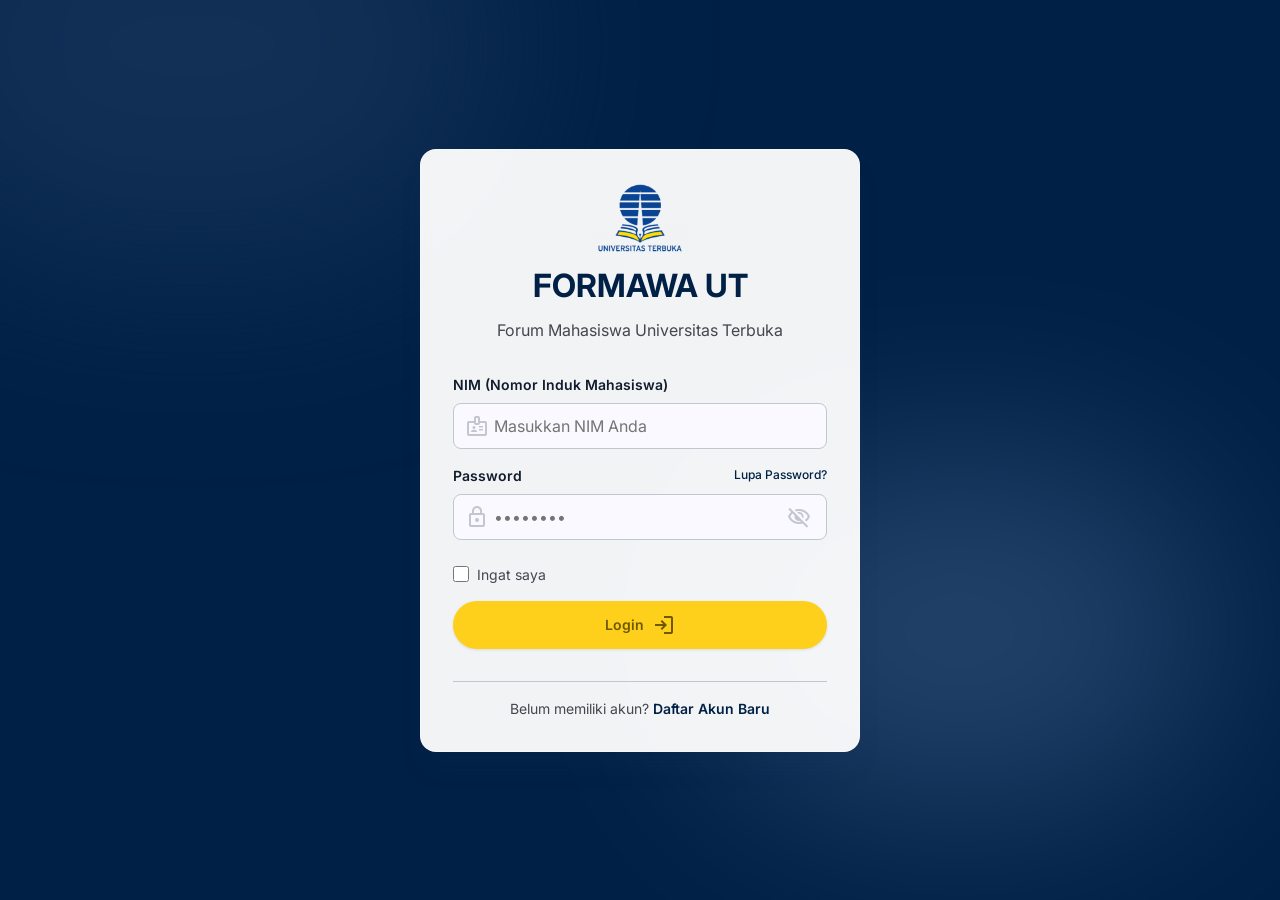
==== about.html @ 4bdec7e8 "feat: perbaikan sidebar, pusat bantuan, tentang kami, dan aturan forum" ====
<!DOCTYPE html>
<html lang="id">
<head>
    <meta charset="utf-8" />
    <meta content="width=device-width, initial-scale=1.0" name="viewport" />
    <title>Tentang Kami — Forum Mahasiswa UT</title>
    <meta name="description" content="Kenali Forum Mahasiswa Universitas Terbuka lebih dekat. Platform diskusi digital untuk mahasiswa UT seluruh Indonesia." />
    <link href="https://fonts.googleapis.com/css2?family=Inter:wght@400;500;600;700&display=swap" rel="stylesheet" />
    <link href="https://fonts.googleapis.com/css2?family=Material+Symbols+Outlined:wght,FILL@100..700,0..1&display=swap" rel="stylesheet" />
    <link rel="stylesheet" href="styles/style.css" />
    <script src="js/database.js" defer></script>
    <script src="js/auth.js" defer></script>
    <style>
        .about-hero {
            background: linear-gradient(135deg, #002045 0%, #7c3aed 100%);
            border-radius: var(--radius-xl);
            padding: 48px 40px;
            margin-bottom: 28px;
            color: #fff;
            text-align: center;
            position: relative;
            overflow: hidden;
        }
        .about-hero::before {
            content: '';
            position: absolute;
            inset: 0;
            background: radial-gradient(circle at 70% 30%, rgba(255,255,255,0.07) 0%, transparent 60%),
                        radial-gradient(circle at 20% 80%, rgba(124,58,237,0.3) 0%, transparent 50%);
            pointer-events: none;
        }
        .about-hero-logo {
            width: 80px;
            height: 80px;
            background: rgba(255,255,255,0.15);
            border-radius: var(--radius-xl);
            display: flex;
            align-items: center;
            justify-content: center;
            margin: 0 auto 16px;
            backdrop-filter: blur(8px);
            border: 1px solid rgba(255,255,255,0.2);
        }
        .about-hero h1 {
            font-size: 28px;
            font-weight: 800;
            margin-bottom: 8px;
            letter-spacing: -0.5px;
        }
        .about-hero p {
            font-size: 14px;
            opacity: 0.85;
            max-width: 520px;
            margin: 0 auto;
            line-height: 1.7;
        }
        .about-stats-row {
            display: grid;
            grid-template-columns: repeat(3, 1fr);
            gap: 16px;
            margin-bottom: 28px;
        }
        @media (max-width: 600px) { .about-stats-row { grid-template-columns: 1fr; } }
        .about-stat-card {
            background: var(--color-surface-container-lowest);
            border: 1px solid var(--color-outline-variant);
            border-radius: var(--radius-xl);
            padding: 22px 16px;
            text-align: center;
            transition: all 0.2s;
        }
        .about-stat-card:hover {
            box-shadow: var(--shadow-md);
            transform: translateY(-2px);
        }
        .about-stat-card .stat-num {
            font-size: 32px;
            font-weight: 800;
            line-height: 1.1;
            margin-bottom: 4px;
        }
        .about-stat-card .stat-label {
            font-size: 12px;
            color: var(--color-on-surface-variant);
            font-weight: 500;
        }
        .about-section {
            background: var(--color-surface-container-lowest);
            border: 1px solid var(--color-outline-variant);
            border-radius: var(--radius-xl);
            padding: 28px 32px;
            margin-bottom: 20px;
        }
        .about-section h2 {
            font-size: 17px;
            font-weight: 700;
            color: var(--color-on-surface);
            margin-bottom: 16px;
            display: flex;
            align-items: center;
            gap: 10px;
        }
        .about-section p {
            font-size: 14px;
            color: var(--color-on-surface-variant);
            line-height: 1.75;
            margin-bottom: 12px;
        }
        .about-section p:last-child { margin-bottom: 0; }
        .vision-mission-grid {
            display: grid;
            grid-template-columns: 1fr 1fr;
            gap: 16px;
            margin-bottom: 20px;
        }
        @media (max-width: 650px) { .vision-mission-grid { grid-template-columns: 1fr; } }
        .vm-card {
            border-radius: var(--radius-xl);
            padding: 24px 22px;
            border: 1px solid;
        }
        .vm-card h3 {
            font-size: 14px;
            font-weight: 700;
            margin-bottom: 10px;
            display: flex;
            align-items: center;
            gap: 8px;
        }
        .vm-card ul {
            list-style: none;
            display: flex;
            flex-direction: column;
            gap: 8px;
        }
        .vm-card ul li {
            font-size: 13px;
            line-height: 1.6;
            display: flex;
            gap: 8px;
            align-items: flex-start;
        }
        .vm-card ul li::before {
            content: '✦';
            font-size: 10px;
            margin-top: 3px;
            flex-shrink: 0;
        }
        .values-grid {
            display: grid;
            grid-template-columns: repeat(3, 1fr);
            gap: 14px;
        }
        @media (max-width: 700px) { .values-grid { grid-template-columns: 1fr 1fr; } }
        @media (max-width: 450px) { .values-grid { grid-template-columns: 1fr; } }
        .value-card {
            background: var(--color-surface-container-lowest);
            border: 1px solid var(--color-outline-variant);
            border-radius: var(--radius-lg);
            padding: 18px 16px;
            text-align: center;
            transition: all 0.2s;
        }
        .value-card:hover {
            box-shadow: var(--shadow-sm);
            transform: translateY(-2px);
        }
        .value-card .val-icon {
            width: 48px;
            height: 48px;
            border-radius: 50%;
            display: flex;
            align-items: center;
            justify-content: center;
            margin: 0 auto 10px;
        }
        .value-card h4 {
            font-size: 13px;
            font-weight: 700;
            color: var(--color-on-surface);
            margin-bottom: 4px;
        }
        .value-card p {
            font-size: 11px;
            color: var(--color-on-surface-variant);
            line-height: 1.5;
        }
        .team-grid {
            display: grid;
            grid-template-columns: repeat(3, 1fr);
            gap: 16px;
        }
        @media (max-width: 700px) { .team-grid { grid-template-columns: 1fr 1fr; } }
        .team-card {
            background: var(--color-surface-container-lowest);
            border: 1px solid var(--color-outline-variant);
            border-radius: var(--radius-xl);
            padding: 20px 16px;
            text-align: center;
            transition: all 0.2s;
        }
        .team-card:hover {
            box-shadow: var(--shadow-md);
            transform: translateY(-2px);
        }
        .team-avatar {
            width: 60px;
            height: 60px;
            border-radius: 50%;
            display: flex;
            align-items: center;
            justify-content: center;
            margin: 0 auto 10px;
            font-size: 22px;
            font-weight: 700;
            color: #fff;
        }
        .team-card h4 {
            font-size: 13px;
            font-weight: 700;
            color: var(--color-on-surface);
            margin-bottom: 2px;
        }
        .team-card .team-role {
            font-size: 11px;
            color: var(--color-on-surface-variant);
        }
        .about-cta {
            background: linear-gradient(135deg, var(--color-primary) 0%, #7c3aed 100%);
            border-radius: var(--radius-xl);
            padding: 28px 32px;
            text-align: center;
            color: #fff;
            margin-top: 20px;
        }
        .about-cta h2 {
            font-size: 18px;
            font-weight: 700;
            margin-bottom: 8px;
        }
        .about-cta p {
            font-size: 13px;
            opacity: 0.85;
            margin-bottom: 18px;
        }
        .cta-btn-group {
            display: flex;
            gap: 12px;
            justify-content: center;
            flex-wrap: wrap;
        }
        .cta-btn {
            display: inline-flex;
            align-items: center;
            gap: 8px;
            padding: 10px 22px;
            border-radius: var(--radius-full);
            font-size: 13px;
            font-weight: 600;
            text-decoration: none;
            transition: all 0.2s;
            cursor: pointer;
            border: none;
        }
        .cta-btn-primary {
            background: #fff;
            color: var(--color-primary);
        }
        .cta-btn-primary:hover { background: #f0f3ff; }
        .cta-btn-secondary {
            background: rgba(255,255,255,0.15);
            color: #fff;
            border: 1px solid rgba(255,255,255,0.3);
        }
        .cta-btn-secondary:hover { background: rgba(255,255,255,0.25); }
    </style>
</head>
<body>
    <!-- TopNavBar -->
    <header class="app-header">
        <div class="header-container">
            <div class="header-left">
                <button class="hamburger-menu-btn">
                    <span class="material-symbols-outlined">menu</span>
                </button>
                <a class="brand-logo" href="index.html" style="text-decoration:none;display:flex;align-items:center;gap:8px;">
                    <img src="assets/ut-logo.png" alt="Logo Universitas Terbuka" style="height:36px;width:auto;" />
                    <span class="logo-title-3lines">
                        <span>FORUM</span>
                        <span>MAHASISWA</span>
                        <span>Universitas Terbuka</span>
                    </span>
                </a>
            </div>
            <div class="header-search">
                <input class="search-input" placeholder="Cari di sini" type="text" />
            </div>
            <div class="header-actions">
                <a href="create.html" class="btn-buat-post">
                    <span class="material-symbols-outlined">edit</span>
                    Buat Utas
                </a>
                <div class="notification-dropdown-wrapper">
                    <button class="notification-btn" id="notification-btn" aria-label="Notifikasi">
                        <span class="material-symbols-outlined">notifications</span>
                        <span class="notification-badge" id="notification-badge" style="display:none;">0</span>
                    </button>
                    <div class="dropdown-menu notification-menu" id="notification-dropdown">
                        <div class="dropdown-header notification-header">
                            <span class="dropdown-title">Notifikasi</span>
                            <button class="mark-all-read-btn" id="mark-all-read-btn">Tandai semua dibaca</button>
                        </div>
                        <div class="dropdown-divider"></div>
                        <div class="notification-list" id="notification-list"></div>
                        <div class="dropdown-divider"></div>
                        <div class="dropdown-footer notification-footer">
                            <button class="clear-all-btn" id="clear-all-btn">Hapus semua</button>
                        </div>
                    </div>
                </div>
                <div class="profile-dropdown-wrapper">
                    <div class="avatar-container" id="avatar-btn">
                        <img alt="User Profile Avatar" id="dropdown-avatar-img" src="https://lh3.googleusercontent.com/aida-public/[base64]" />
                    </div>
                    <div class="dropdown-menu" id="profile-dropdown">
                        <div class="dropdown-header">
                            <span class="dropdown-user-name" id="dropdown-user-name">Nama Mahasiswa</span>
                            <span class="dropdown-user-nim" id="dropdown-user-nim">NIM: 041234567</span>
                        </div>
                        <div class="dropdown-divider"></div>
                        <a href="#" class="dropdown-item" id="dropdown-profile-btn">
                            <span class="material-symbols-outlined">person</span>
                            Profil Saya
                        </a>
                        <a href="settings.html" class="dropdown-item">
                            <span class="material-symbols-outlined">settings</span>
                            Pengaturan Akun
                        </a>
                        <button class="dropdown-item text-error" id="btn-dropdown-logout">
                            <span class="material-symbols-outlined">logout</span>
                            Log Out
                        </button>
                    </div>
                </div>
            </div>
        </div>
    </header>

    <div class="container flex-row-layout">
        <!-- SideNavBar -->
        <aside class="sidebar">
            <div class="sidebar-header">
                <div class="logo-icon">S</div>
                <div class="logo-info">
                    <h2>Forum Mahasiswa</h2>
                    <p>Modern Scholar</p>
                </div>
            </div>
            <div class="rank-widget">
                <p class="rank-widget-label">Status Kamu</p>
                <div class="rank-widget-value">
                    <span class="material-symbols-outlined" style="font-variation-settings:'FILL' 1;">workspace_premium</span>
                    <span>Mahasiswa Berprestasi</span>
                </div>
                <div class="progress-bar-bg">
                    <div class="progress-bar-fill" style="width:75%"></div>
                </div>
                <p class="rank-widget-footer">150 / 200 rep</p>
            </div>
            <nav class="sidebar-nav">
                <a class="sidebar-link" href="index.html">
                    <span class="material-symbols-outlined">home</span>
                    Beranda
                </a>
                <a class="sidebar-link" href="index.html#hot">
                    <span class="material-symbols-outlined text-error">local_fire_department</span>
                    Hot Threads
                </a>
                <a class="sidebar-link" href="#">
                    <span class="material-symbols-outlined">category</span>
                    Kategori
                </a>
                <a class="sidebar-link" href="#" id="sidebar-saved-link">
                    <span class="material-symbols-outlined">bookmark</span>
                    Disimpan
                </a>
                <a class="sidebar-link" href="#">
                    <span class="material-symbols-outlined">military_tech</span>
                    Peringkat
                </a>
                <div id="sidebar-admin-section" style="display:none;margin-top:8px;">
                    <div style="font-size:10px;font-weight:700;color:var(--color-outline);text-transform:uppercase;letter-spacing:0.8px;padding:8px 12px 4px;">Admin Panel</div>
                    <a class="sidebar-link" href="dashboard.html"><span class="material-symbols-outlined" style="font-variation-settings:'FILL' 1;">dashboard</span>Dashboard</a>
                    <a class="sidebar-link" href="admin.html" id="sidebar-admin-link"><span class="material-symbols-outlined" style="font-variation-settings:'FILL' 1;">manage_accounts</span>Manajemen User</a>
                    <a class="sidebar-link" href="moderation.html"><span class="material-symbols-outlined">shield</span>Moderasi Konten</a>
                    <a class="sidebar-link" href="categories.html"><span class="material-symbols-outlined">category</span>Manajemen Kategori</a>
                    <a class="sidebar-link" href="stats.html" id="sidebar-stats-link"><span class="material-symbols-outlined" style="font-variation-settings:'FILL' 1;">bar_chart</span>Statistik</a>
                    <a class="sidebar-link" href="activity-log.html"><span class="material-symbols-outlined">history</span>Log Aktivitas</a>
                </div>
                <div style="height:1px;background:var(--color-outline-variant);margin:8px 0;"></div>
                <a class="sidebar-link" href="rules.html">
                    <span class="material-symbols-outlined">gavel</span>
                    Aturan Forum
                </a>
                <a class="sidebar-link" href="help.html">
                    <span class="material-symbols-outlined">help</span>
                    Pusat Bantuan
                </a>
                <a class="sidebar-link active" href="about.html">
                    <span class="material-symbols-outlined">info</span>
                    Tentang Kami
                </a>
            </nav>
        </aside>

        <!-- Main Content -->
        <main class="main-feed">
            <!-- Hero -->
            <div class="about-hero">
                <div class="about-hero-logo">
                    <span class="material-symbols-outlined" style="font-size:40px;color:#fff;font-variation-settings:'FILL' 1;">school</span>
                </div>
                <h1>Forum Mahasiswa<br>Universitas Terbuka</h1>
                <p>Platform diskusi digital yang menghubungkan mahasiswa UT dari seluruh penjuru Indonesia. Satu ruang, satu komunitas, satu semangat belajar.</p>
            </div>

            <!-- Stats -->
            <div class="about-stats-row">
                <div class="about-stat-card">
                    <div class="stat-num" style="background:linear-gradient(135deg,#002045,#7c3aed);-webkit-background-clip:text;-webkit-text-fill-color:transparent;">50K+</div>
                    <div class="stat-label">Mahasiswa Terdaftar</div>
                </div>
                <div class="about-stat-card">
                    <div class="stat-num" style="background:linear-gradient(135deg,#059669,#0891b2);-webkit-background-clip:text;-webkit-text-fill-color:transparent;">120K+</div>
                    <div class="stat-label">Thread Aktif</div>
                </div>
                <div class="about-stat-card">
                    <div class="stat-num" style="background:linear-gradient(135deg,#d97706,#dc2626);-webkit-background-clip:text;-webkit-text-fill-color:transparent;">34</div>
                    <div class="stat-label">UPBJJ Terkoneksi</div>
                </div>
            </div>

            <!-- Tentang Kami -->
            <div class="about-section">
                <h2>
                    <span class="material-symbols-outlined" style="color:var(--color-primary);font-variation-settings:'FILL' 1;">info</span>
                    Tentang Platform
                </h2>
                <p>
                    Forum Mahasiswa UT adalah platform diskusi daring yang dirancang khusus untuk mendukung ekosistem belajar mahasiswa Universitas Terbuka. Hadir sebagai ruang virtual yang inklusif, platform ini memungkinkan mahasiswa dari seluruh Indonesia untuk saling berbagi pengetahuan, pengalaman akademis, dan informasi penting seputar kehidupan kampus.
                </p>
                <p>
                    Dibangun di atas fondasi teknologi modern, Forum Mahasiswa UT menghadirkan pengalaman diskusi yang intuitif dan menyenangkan. Dari berbagi tips belajar, review mata kuliah, berita beasiswa, hingga diskusi akademik lintas jurusan — semua bisa dilakukan di satu tempat.
                </p>
                <p>
                    Kami percaya bahwa kolaborasi antar mahasiswa adalah kunci keberhasilan belajar mandiri di era digital. Forum ini adalah wujud nyata dari semangat gotong royong akademik mahasiswa UT.
                </p>
            </div>

            <!-- Visi & Misi -->
            <div class="vision-mission-grid">
                <div class="vm-card" style="background:#eff6ff;border-color:#bfdbfe;color:#1d4ed8;">
                    <h3>
                        <span class="material-symbols-outlined" style="font-variation-settings:'FILL' 1;">visibility</span>
                        Visi
                    </h3>
                    <ul style="color:#1e3a5f;">
                        <li>Menjadi forum akademik digital terdepan bagi mahasiswa Indonesia</li>
                        <li>Menghubungkan seluruh mahasiswa UT dalam satu komunitas yang inklusif</li>
                        <li>Mendukung transformasi digital pendidikan tinggi jarak jauh</li>
                    </ul>
                </div>
                <div class="vm-card" style="background:#f0fdf4;border-color:#bbf7d0;color:#15803d;">
                    <h3>
                        <span class="material-symbols-outlined" style="font-variation-settings:'FILL' 1;">flag</span>
                        Misi
                    </h3>
                    <ul style="color:#14532d;">
                        <li>Menyediakan platform diskusi yang aman, nyaman, dan berkualitas</li>
                        <li>Mendorong pertukaran pengetahuan dan pengalaman antar mahasiswa</li>
                        <li>Membangun ekosistem belajar kolaboratif yang berkelanjutan</li>
                        <li>Memastikan aksesibilitas platform untuk seluruh mahasiswa UT</li>
                    </ul>
                </div>
            </div>

            <!-- Nilai-nilai -->
            <div class="about-section">
                <h2>
                    <span class="material-symbols-outlined" style="color:#7c3aed;font-variation-settings:'FILL' 1;">star</span>
                    Nilai-nilai Kami
                </h2>
                <div class="values-grid">
                    <div class="value-card">
                        <div class="val-icon" style="background:#dbeafe;">
                            <span class="material-symbols-outlined" style="color:#1d4ed8;font-variation-settings:'FILL' 1;">handshake</span>
                        </div>
                        <h4>Kolaboratif</h4>
                        <p>Mendorong kerja sama dan berbagi pengetahuan antar sesama mahasiswa</p>
                    </div>
                    <div class="value-card">
                        <div class="val-icon" style="background:#dcfce7;">
                            <span class="material-symbols-outlined" style="color:#15803d;font-variation-settings:'FILL' 1;">verified</span>
                        </div>
                        <h4>Integritas</h4>
                        <p>Menjunjung tinggi kejujuran dan etika akademik dalam setiap diskusi</p>
                    </div>
                    <div class="value-card">
                        <div class="val-icon" style="background:#fef3c7;">
                            <span class="material-symbols-outlined" style="color:#b45309;font-variation-settings:'FILL' 1;">diversity_3</span>
                        </div>
                        <h4>Inklusif</h4>
                        <p>Terbuka untuk semua mahasiswa tanpa diskriminasi apapun</p>
                    </div>
                    <div class="value-card">
                        <div class="val-icon" style="background:#f3e8ff;">
                            <span class="material-symbols-outlined" style="color:#7c3aed;font-variation-settings:'FILL' 1;">auto_awesome</span>
                        </div>
                        <h4>Inovatif</h4>
                        <p>Terus berkembang menghadirkan fitur terbaik untuk pengalaman belajar</p>
                    </div>
                    <div class="value-card">
                        <div class="val-icon" style="background:#fee2e2;">
                            <span class="material-symbols-outlined" style="color:#dc2626;font-variation-settings:'FILL' 1;">security</span>
                        </div>
                        <h4>Aman & Terpercaya</h4>
                        <p>Lingkungan forum yang aman, termoderasi, dan dapat dipercaya</p>
                    </div>
                    <div class="value-card">
                        <div class="val-icon" style="background:#e0f2fe;">
                            <span class="material-symbols-outlined" style="color:#0284c7;font-variation-settings:'FILL' 1;">emoji_events</span>
                        </div>
                        <h4>Berprestasi</h4>
                        <p>Menginspirasi mahasiswa untuk terus belajar dan meraih prestasi</p>
                    </div>
                </div>
            </div>

            <!-- Tim Pengelola -->
            <div class="about-section">
                <h2>
                    <span class="material-symbols-outlined" style="color:#059669;font-variation-settings:'FILL' 1;">groups</span>
                    Tim Pengelola
                </h2>
                <div class="team-grid">
                    <div class="team-card">
                        <div class="team-avatar" style="background:linear-gradient(135deg,#002045,#1a365d);">R</div>
                        <h4>Rizky Aditya</h4>
                        <div class="team-role">Platform Manager</div>
                    </div>
                    <div class="team-card">
                        <div class="team-avatar" style="background:linear-gradient(135deg,#7c3aed,#6d28d9);">S</div>
                        <h4>Sari Wulandari</h4>
                        <div class="team-role">Community Lead</div>
                    </div>
                    <div class="team-card">
                        <div class="team-avatar" style="background:linear-gradient(135deg,#059669,#047857);">B</div>
                        <h4>Budi Santoso</h4>
                        <div class="team-role">Head Moderator</div>
                    </div>
                    <div class="team-card">
                        <div class="team-avatar" style="background:linear-gradient(135deg,#0891b2,#0e7490);">D</div>
                        <h4>Dewi Rahayu</h4>
                        <div class="team-role">Tech Lead</div>
                    </div>
                    <div class="team-card">
                        <div class="team-avatar" style="background:linear-gradient(135deg,#d97706,#b45309);">A</div>
                        <h4>Ahmad Fauzi</h4>
                        <div class="team-role">Content Strategist</div>
                    </div>
                    <div class="team-card">
                        <div class="team-avatar" style="background:linear-gradient(135deg,#dc2626,#b91c1c);">N</div>
                        <h4>Nurul Hidayah</h4>
                        <div class="team-role">UI/UX Designer</div>
                    </div>
                </div>
            </div>

            <!-- CTA -->
            <div class="about-cta">
                <h2>Bergabung & Berkontribusi</h2>
                <p>Jadilah bagian dari komunitas mahasiswa UT yang terus berkembang. Bagikan pengalaman, bantu sesama, dan raih prestasi bersama!</p>
                <div class="cta-btn-group">
                    <a href="create.html" class="cta-btn cta-btn-primary">
                        <span class="material-symbols-outlined" style="font-size:18px;">edit</span>
                        Buat Thread Pertama
                    </a>
                    <a href="rules.html" class="cta-btn cta-btn-secondary">
                        <span class="material-symbols-outlined" style="font-size:18px;">gavel</span>
                        Baca Aturan Forum
                    </a>
                </div>
            </div>
        </main>
    </div>
</body>
</html>
---- styles/style.css ----
/* CSS Murni (Vanilla CSS) untuk Forum Mahasiswa Mockup */

/* 1. VARIABEL DESAIN (TOKEN) */
:root {
    /* Font */
    --font-family: 'Inter', system-ui, -apple-system, sans-serif;
    
    /* Warna Utama & Latar Belakang (Palette) */
    --color-primary: #002045;
    --color-on-primary: #ffffff;
    --color-primary-container: #1a365d;
    --color-on-primary-container: #86a0cd;
    --color-primary-fixed-dim: #adc7f7;
    
    --color-secondary-container: #fed01b;
    --color-on-secondary-container: #6f5900;
    --color-secondary-fixed: #ffe083;
    --color-secondary-fixed-dim: #eec200;
    
    --color-background: #f9f9ff;
    --color-on-background: #111c2c;
    
    /* Surface / Card Colors */
    --color-surface: #f9f9ff;
    --color-on-surface: #111c2c;
    --color-surface-dim: #cfdaf1;
    --color-surface-bright: #f9f9ff;
    --color-surface-container: #e7eeff;
    --color-surface-container-low: #f0f3ff;
    --color-surface-container-lowest: #ffffff;
    --color-surface-container-highest: #d8e3fa;
    --color-surface-variant: #d8e3fa;
    --color-on-surface-variant: #43474e;
    
    /* Outline / Borders */
    --color-outline: #74777f;
    --color-outline-variant: #c4c6cf;
    
    /* Status & Error */
    --color-error: #ba1a1a;
    --color-on-error: #ffffff;
    --color-error-container: #ffdad6;
    --color-on-error-container: #93000a;
    
    /* Spacing & Sizes */
    --space-xs: 4px;
    --space-sm: 8px;
    --space-md: 16px;
    --space-lg: 32px;
    --gutter: 24px;
    --container-max: 1280px;
    
    /* Border Radius */
    --radius-sm: 4px;
    --radius-md: 8px;
    --radius-lg: 12px;
    --radius-xl: 16px;
    --radius-full: 9999px;
    
    /* Shadows */
    --shadow-sm: 0 1px 3px rgba(0, 0, 0, 0.1);
    --shadow-md: 0 4px 6px -1px rgba(26, 54, 93, 0.1), 0 2px 4px -1px rgba(26, 54, 93, 0.06);
    --shadow-lg: 0 10px 15px -3px rgba(26, 54, 93, 0.1), 0 4px 6px -2px rgba(26, 54, 93, 0.05);
    --shadow-xl: 0 20px 25px -5px rgba(26, 54, 93, 0.15), 0 10px 10px -5px rgba(26, 54, 93, 0.04);
}

/* 2. BASE & RESET RESETS */
body {
    overflow-x: hidden;
    max-width: 100%;
}

* {
    box-sizing: border-box;
    margin: 0;
    padding: 0;
}

body {
    font-family: var(--font-family);
    background-color: var(--color-background);
    color: var(--color-on-background);
    font-size: 16px;
    line-height: 1.5;
    -webkit-font-smoothing: antialiased;
}

a {
    color: inherit;
    text-decoration: none;
}

button, input, select, textarea {
    font-family: inherit;
    font-size: inherit;
    color: inherit;
}

/* Material Icons configuration */
.material-symbols-outlined {
    font-variation-settings: 'FILL' 0, 'wght' 400, 'GRAD' 0, 'opsz' 24;
    display: inline-block;
    vertical-align: middle;
}

/* 3. LAYOUT UTILITIES */
.container {
    width: 100%;
    max-width: var(--container-max);
    margin: 0 auto;
    padding: 0 var(--gutter);
}

.app-header .header-container {
    max-width: 100% !important;
    padding-left: 16px;
    padding-right: 24px;
}

.container.flex-row-layout {
    max-width: 100% !important;
    padding-right: 24px;
}

@media (min-width: 769px) {
    .container.flex-row-layout {
        padding-left: 0 !important;
    }
}

.flex-row-layout {
    display: flex;
    width: 100%;
}

/* 4. HEADER / NAVBAR COMPONENT */
header.app-header {
    background-color: var(--color-surface);
    border-b: 1px solid var(--color-outline-variant);
    border-bottom: 1px solid var(--color-outline-variant);
    position: sticky;
    top: 0;
    z-index: 50;
    box-shadow: var(--shadow-sm);
}

.header-container {
    display: flex;
    justify-content: space-between;
    align-items: center;
    padding: 16px var(--gutter);
    padding-left: 16px;
    width: 100%;
    max-width: var(--container-max);
    margin: 0 auto;
}

header.app-header.dark {
    background-color: var(--color-primary);
    color: var(--color-on-primary);
}

.brand-logo {
    font-size: 24px;
    font-weight: 700;
    color: var(--color-primary);
}

header.app-header.dark .brand-logo {
    color: var(--color-on-primary);
}

.header-search {
    display: flex;
    align-items: center;
    position: relative;
    width: 100%;
    max-width: 400px;
    margin: 0 16px;
}

.header-search .material-symbols-outlined {
    position: absolute;
    left: 12px;
    color: var(--color-on-surface-variant);
}

.search-input {
    width: 100%;
    background-color: var(--color-surface-container-low);
    border: 1px solid var(--color-outline-variant);
    border-radius: var(--radius-full);
    padding: 8px 16px 8px 36px;
    font-size: 14px;
    outline: none;
    transition: all 0.2s ease;
}

.search-input:focus {
    border-color: var(--color-primary);
    box-shadow: 0 0 0 1px var(--color-primary);
}

.header-nav {
    display: flex;
    gap: 16px;
}

.nav-link {
    color: var(--color-on-surface-variant);
    font-weight: 600;
    font-size: 14px;
    padding: 8px 12px;
    border-radius: var(--radius-md);
    transition: all 0.2s ease;
}

.nav-link:hover {
    color: var(--color-primary);
    background-color: var(--color-surface-container-high);
}

.header-actions {
    display: flex;
    align-items: center;
    gap: 16px;
}

.icon-btn {
    background: none;
    border: none;
    color: var(--color-on-surface-variant);
    cursor: pointer;
    padding: 8px;
    border-radius: var(--radius-full);
    transition: background-color 0.2s ease;
    display: flex;
    align-items: center;
    justify-content: center;
}

header.app-header.dark .icon-btn {
    color: var(--color-on-primary);
    opacity: 0.8;
}

.icon-btn:hover {
    background-color: rgba(0, 0, 0, 0.05);
}

header.app-header.dark .icon-btn:hover {
    background-color: rgba(255, 255, 255, 0.1);
}

.avatar-container {
    width: 32px;
    height: 32px;
    border-radius: var(--radius-full);
    overflow: hidden;
    border: 1px solid var(--color-outline-variant);
}

.avatar-container img {
    width: 100%;
    height: 100%;
    object-fit: cover;
}

/* 5. SIDEBAR NAVIGATION COMPONENT */
aside.sidebar {
    display: flex;
    flex-direction: column;
    height: calc(100vh - 70px);
    width: 256px;
    position: sticky;
    top: 70px;
    background-color: var(--color-surface-container-low);
    padding: var(--space-md);
    border-right: 1px solid var(--color-outline-variant);
    overflow-y: auto;
}

.sidebar-header {
    display: flex;
    align-items: center;
    gap: 12px;
    margin-bottom: var(--space-lg);
}

.logo-icon {
    width: 40px;
    height: 40px;
    border-radius: var(--radius-md);
    background-color: var(--color-primary-container);
    color: var(--color-on-primary-container);
    display: flex;
    align-items: center;
    justify-content: center;
    font-weight: 700;
    font-size: 20px;
}

.logo-info h2 {
    font-size: 16px;
    font-weight: 600;
    color: var(--color-primary);
}

.logo-info p {
    font-size: 12px;
    color: var(--color-on-surface-variant);
}

/* Rank Widget */
.rank-widget {
    background-color: var(--color-surface);
    border: 1px solid var(--color-outline-variant);
    border-radius: var(--radius-lg);
    padding: 16px;
    margin-bottom: var(--space-lg);
}

.rank-widget-label {
    font-size: 11px;
    font-weight: 600;
    color: var(--color-on-surface-variant);
    text-transform: uppercase;
    letter-spacing: 0.05em;
    margin-bottom: 4px;
}

.rank-widget-value {
    display: flex;
    align-items: center;
    gap: 8px;
    font-size: 14px;
    font-weight: 600;
    color: var(--color-primary);
}

.rank-widget-value .material-symbols-outlined {
    color: var(--color-secondary-container);
}

.progress-bar-bg {
    width: 100%;
    background-color: var(--color-surface-variant);
    height: 6px;
    border-radius: var(--radius-full);
    margin-top: 12px;
    overflow: hidden;
}

.progress-bar-fill {
    background-color: var(--color-primary);
    height: 100%;
    border-radius: var(--radius-full);
}

.rank-widget-footer {
    font-size: 10px;
    color: var(--color-on-surface-variant);
    margin-top: 4px;
    text-align: right;
}

/* Sidebar Nav Links */
.sidebar-nav {
    display: flex;
    flex-direction: column;
    gap: 4px;
    flex-grow: 1;
}

.sidebar-link {
    display: flex;
    align-items: center;
    gap: 12px;
    padding: 12px 16px;
    border-radius: var(--radius-full);
    font-size: 14px;
    font-weight: 500;
    color: var(--color-on-surface-variant);
    transition: all 0.2s ease;
    border: none;
    background: none;
    text-align: left;
    cursor: pointer;
    width: 100%;
}

.sidebar-link:hover {
    background-color: var(--color-surface-variant);
    color: var(--color-primary);
}

.sidebar-link.active {
    background-color: var(--color-secondary-container);
    color: var(--color-on-secondary-container);
    font-weight: 700;
}

.sidebar-link.text-error {
    color: var(--color-error);
}

.sidebar-link.text-error:hover {
    background-color: var(--color-error-container);
}

.sidebar-footer {
    display: flex;
    gap: 16px;
    padding-top: 16px;
    border-top: 1px solid var(--color-outline-variant);
    margin-top: auto;
}

.sidebar-footer-link {
    color: var(--color-on-surface-variant);
    transition: color 0.2s ease;
}

.sidebar-footer-link:hover {
    color: var(--color-primary);
}

/* 6. MAIN CONTENT FEED COMPONENT */
main.main-feed {
    flex: 1;
    padding: var(--gutter);
    transition: max-width 0.3s ease, margin 0.3s ease;
}

.section-title-wrapper {
    display: flex;
    align-items: center;
    gap: 8px;
    margin-bottom: var(--space-md);
}

.section-title {
    font-size: 20px;
    font-weight: 600;
    color: var(--color-primary);
}

/* Hot Card Grid */
.hot-threads-grid {
    display: grid;
    grid-template-columns: repeat(auto-fill, minmax(280px, 1fr));
    gap: 16px;
    margin-bottom: var(--space-lg);
}

.hot-card {
    background-color: rgba(254, 208, 27, 0.1);
    border: 1px solid var(--color-secondary-fixed-dim);
    border-radius: var(--radius-lg);
    padding: 16px;
    position: relative;
    overflow: hidden;
    cursor: pointer;
    transition: box-shadow 0.2s ease;
}

.hot-card:hover {
    box-shadow: var(--shadow-md);
}

.hot-card-badge {
    background-color: var(--color-surface-container-low);
    color: var(--color-on-surface-variant);
    font-size: 10px;
    font-weight: 600;
    padding: 4px 8px;
    border-radius: var(--radius-sm);
    border: 1px solid var(--color-outline-variant);
    display: inline-block;
    margin-bottom: 8px;
}

.hot-card-title {
    font-size: 14px;
    font-weight: 600;
    color: var(--color-on-background);
    margin-bottom: 8px;
    display: -webkit-box;
    -webkit-line-clamp: 2;
    -webkit-box-orient: vertical;
    overflow: hidden;
}

.hot-card-footer {
    display: flex;
    justify-content: space-between;
    align-items: center;
    margin-top: 16px;
    font-size: 12px;
    color: var(--color-on-surface-variant);
}

.hot-card-likes {
    display: flex;
    align-items: center;
    gap: 4px;
    color: var(--color-primary);
    font-weight: 600;
}

/* Feed Filter Tabs */
.feed-header {
    display: flex;
    justify-content: space-between;
    align-items: center;
    border-bottom: 1px solid var(--color-outline-variant);
    padding-bottom: 8px;
    margin-bottom: var(--space-md);
}

.filter-tabs {
    display: flex;
    gap: 16px;
}

.tab-btn {
    background: none;
    border: none;
    font-weight: 600;
    font-size: 14px;
    color: var(--color-on-surface-variant);
    padding-bottom: 6px;
    cursor: pointer;
    transition: color 0.2s ease;
}

.tab-btn:hover {
    color: var(--color-primary);
}

.tab-btn.active {
    color: var(--color-primary);
    border-bottom: 2px solid var(--color-primary);
}

.filter-btn {
    background: none;
    border: none;
    display: flex;
    align-items: center;
    gap: 4px;
    font-size: 12px;
    font-weight: 600;
    color: var(--color-on-surface-variant);
    cursor: pointer;
    transition: color 0.2s ease;
}

.filter-btn:hover {
    color: var(--color-primary);
}

/* Thread Card Component */
.thread-list {
    display: flex;
    flex-direction: column;
    gap: 16px;
}

.thread-card {
    background-color: var(--color-surface-container-lowest);
    border: 1px solid var(--color-outline-variant);
    border-radius: var(--radius-lg);
    padding: 24px;
    transition: box-shadow 0.2s ease;
    position: relative;
}

.thread-card:hover {
    box-shadow: var(--shadow-md);
}

.author-block {
    display: flex;
    align-items: flex-start;
    gap: 12px;
    margin-bottom: 12px;
}

.author-avatar {
    width: 40px;
    height: 40px;
    border-radius: var(--radius-full);
    overflow: hidden;
    flex-shrink: 0;
}

.author-avatar img {
    width: 100%;
    height: 100%;
    object-fit: cover;
}

.author-info {
    flex-grow: 1;
}

.author-meta {
    display: flex;
    align-items: center;
    gap: 8px;
    flex-wrap: wrap;
}

.author-name {
    font-weight: 600;
    color: var(--color-primary);
    font-size: 14px;
}

.badge-first {
    background-color: var(--color-primary-container);
    color: var(--color-on-primary-container);
    font-size: 10px;
    font-weight: 600;
    padding: 2px 8px;
    border-radius: var(--radius-full);
    display: inline-flex;
    align-items: center;
    gap: 4px;
}

.post-time {
    font-size: 12px;
    color: var(--color-on-surface-variant);
    margin-left: auto;
}

.author-sub {
    font-size: 12px;
    color: var(--color-on-surface-variant);
    display: block;
    margin-top: 2px;
}

.thread-title {
    font-size: 20px;
    font-weight: 600;
    color: var(--color-on-background);
    margin-bottom: 8px;
    cursor: pointer;
    transition: color 0.2s ease;
}

.thread-title:hover {
    color: var(--color-primary);
}

.thread-preview {
    font-size: 14px;
    color: var(--color-on-surface-variant);
    margin-bottom: 16px;
    display: -webkit-box;
    -webkit-line-clamp: 3;
    -webkit-box-orient: vertical;
    overflow: hidden;
}

.thread-tags {
    display: flex;
    gap: 8px;
    margin-bottom: 16px;
}

.tag {
    background-color: var(--color-surface-variant);
    color: var(--color-on-surface-variant);
    font-size: 12px;
    font-weight: 600;
    padding: 4px 12px;
    border-radius: var(--radius-full);
    border: 1px solid var(--color-outline-variant);
    transition: all 0.2s ease;
    cursor: pointer;
}

.tag:hover {
    background-color: var(--color-primary-container);
    color: var(--color-on-primary-container);
}

.thread-actions {
    display: flex;
    justify-content: space-between;
    align-items: center;
    border-top: 1px solid var(--color-outline-variant);
    padding-top: 12px;
}

.actions-left,
.actions-right {
    display: flex;
    align-items: center;
    gap: 16px;
}

.action-btn {
    background: none;
    border: none;
    display: flex;
    align-items: center;
    gap: 4px;
    color: var(--color-on-surface-variant);
    font-weight: 600;
    font-size: 13px;
    cursor: pointer;
    transition: color 0.2s ease;
}

.thread-actions .material-symbols-outlined {
    font-size: 18px !important;
}

.action-btn:hover {
    color: var(--color-primary);
}

.like-btn {
    padding: 0;
    border-radius: 0;
    transition: color 0.2s ease;
}

.like-btn:hover {
    color: var(--color-primary);
}

.like-btn.active {
    color: var(--color-primary) !important;
}

.like-btn.active:hover {
    color: var(--color-primary) !important;
}

.action-views {
    cursor: default !important;
}

.dislike-btn {
    padding: 6px;
    border-radius: var(--radius-full);
    transition: all 0.2s ease;
}

.dislike-btn:hover {
    background-color: var(--color-error-container);
    color: var(--color-on-error-container);
}

.like-count {
    min-width: 20px;
    text-align: center;
    font-size: 14px;
    font-weight: 600;
}

.action-btn.share-btn {
    margin-left: auto;
}

/* 7. RIGHT SIDEBAR COMPONENT (TRENDING) */
aside.trending-sidebar {
    width: 288px;
    padding: var(--gutter);
    border-left: 1px solid var(--color-outline-variant);
    position: sticky;
    top: 70px;
    height: calc(100vh - 70px);
    overflow-y: auto;
}

.trending-title {
    font-size: 14px;
    font-weight: 600;
    color: var(--color-on-surface-variant);
    text-transform: uppercase;
    letter-spacing: 0.05em;
    margin-bottom: 16px;
}

.trending-tags-wrapper {
    display: flex;
    flex-wrap: wrap;
    gap: 8px;
}

.trending-tag {
    background-color: var(--color-surface-container-low);
    color: var(--color-on-surface-variant);
    font-size: 12px;
    font-weight: 600;
    padding: 6px 12px;
    border-radius: var(--radius-full);
    border: 1px solid var(--color-outline-variant);
    cursor: pointer;
    transition: all 0.2s ease;
}

.trending-tag:hover {
    background-color: var(--color-surface-variant);
}

/* 8. BUTTON COMPONENT ELEMENTS */
.btn {
    display: inline-flex;
    align-items: center;
    justify-content: center;
    border: none;
    font-weight: 600;
    font-size: 14px;
    padding: 12px 24px;
    border-radius: var(--radius-full);
    cursor: pointer;
    transition: all 0.2s ease;
    box-shadow: var(--shadow-sm);
}

.btn-primary {
    background-color: var(--color-primary);
    color: var(--color-on-primary);
}

.btn-primary:hover {
    opacity: 0.9;
}

.btn-secondary {
    background-color: var(--color-secondary-container);
    color: var(--color-on-secondary-container);
}

.btn-secondary:hover {
    background-color: var(--color-secondary-fixed);
}

.btn-full-width {
    width: 100%;
}

.btn-icon {
    gap: 8px;
}

/* 9. MOBILE FLOATING ACTION BUTTON (FAB) */
.mobile-fab {
    display: none;
    position: fixed;
    bottom: 24px;
    right: 24px;
    width: 56px;
    height: 56px;
    background-color: var(--color-secondary-container);
    color: var(--color-on-secondary-container);
    border-radius: var(--radius-full);
    align-items: center;
    justify-content: center;
    box-shadow: var(--shadow-lg);
    z-index: 40;
    transition: transform 0.2s ease;
}

.mobile-fab:hover {
    transform: scale(1.05);
}

/* 10. AUTH PAGES STYLING (LOGIN / REGISTER) */
.auth-body {
    background-color: var(--color-primary);
    min-height: 100vh;
    display: flex;
    align-items: center;
    justify-content: center;
    padding: 40px 16px;
    position: relative;
}

.auth-body.bg-light {
    background-color: var(--color-background);
}

/* Background Circles */
.auth-background {
    position: absolute;
    top: 0;
    left: 0;
    width: 100%;
    height: 100%;
    overflow: hidden;
    z-index: 0;
    pointer-events: none;
}

.circle {
    position: absolute;
    border-radius: var(--radius-full);
    filter: blur(100px);
}

.circle-1 {
    top: -20%;
    left: -10%;
    width: 50%;
    height: 50%;
    background-color: var(--color-primary-container);
    opacity: 0.7;
}

.circle-2 {
    bottom: 10%;
    right: 5%;
    width: 40%;
    height: 40%;
    background-color: var(--color-primary-fixed-dim);
    opacity: 0.2;
}

.circle-3 {
    top: -10%;
    left: -10%;
    width: 40%;
    height: 40%;
    background-color: var(--color-primary-fixed-dim);
    opacity: 0.2;
    filter: blur(120px);
}

.circle-4 {
    top: 20%;
    right: -5%;
    width: 30%;
    height: 30%;
    background-color: var(--color-secondary-fixed);
    opacity: 0.1;
    filter: blur(120px);
}

.circle-5 {
    bottom: -10%;
    left: 20%;
    width: 50%;
    height: 50%;
    background-color: var(--color-surface-container-high);
    opacity: 0.4;
    filter: blur(120px);
}

/* Card container for auth */
.auth-container {
    width: 100%;
    max-width: 440px;
    z-index: 10;
}

.auth-container.wide {
    max-width: 600px;
}

.auth-card {
    background: rgba(255, 255, 255, 0.95);
    backdrop-filter: blur(10px);
    -webkit-backdrop-filter: blur(10px);
    border: 1px solid rgba(255, 255, 255, 0.3);
    border-radius: var(--radius-xl);
    padding: 32px;
    box-shadow: var(--shadow-xl);
    display: flex;
    flex-direction: column;
    align-items: center;
    width: 100%;
}

.auth-header {
    text-align: center;
    width: 100%;
    margin-bottom: var(--space-lg);
    display: flex;
    flex-direction: column;
    align-items: center;
}

.auth-logo-badge {
    width: 64px;
    height: 64px;
    background-color: var(--color-primary);
    border-radius: var(--radius-full);
    display: flex;
    align-items: center;
    justify-content: center;
    margin-bottom: var(--space-sm);
    box-shadow: var(--shadow-md);
}

.auth-logo-badge .material-symbols-outlined {
    font-size: 32px;
    color: var(--color-secondary-container);
}

.auth-title {
    font-size: 32px;
    font-weight: 700;
    color: var(--color-primary);
}

.auth-subtitle {
    font-size: 16px;
    color: var(--color-on-surface-variant);
    margin-top: 8px;
}

/* 11. FORM & INPUT COMPONENTS */
.form-layout {
    width: 100%;
    display: flex;
    flex-direction: column;
    gap: 16px;
}

.form-group {
    display: flex;
    flex-direction: column;
    gap: 8px;
    width: 100%;
    position: relative;
}

.form-label {
    font-size: 14px;
    font-weight: 600;
    color: var(--color-on-surface);
}

.input-container {
    position: relative;
    width: 100%;
}

.input-icon-left {
    position: absolute;
    left: 12px;
    top: 50%;
    transform: translateY(-50%);
    color: var(--color-outline-variant);
}

.input-icon-right {
    position: absolute;
    right: 12px;
    top: 50%;
    transform: translateY(-50%);
    background: none;
    border: none;
    color: var(--color-outline-variant);
    cursor: pointer;
    display: flex;
    align-items: center;
    justify-content: center;
    padding: 4px;
}

.input-icon-right:hover {
    color: var(--color-primary);
}

.form-input {
    width: 100%;
    padding: 12px 16px;
    background-color: var(--color-surface);
    border: 1px solid var(--color-outline-variant);
    border-radius: var(--radius-md);
    font-size: 16px;
    outline: none;
    transition: border-color 0.2s ease;
}

.form-input.has-icon-left {
    padding-left: 40px;
}

.form-input.has-icon-right {
    padding-right: 40px;
}

.form-input:focus {
    border-color: var(--color-primary);
    box-shadow: 0 0 0 2px rgba(0, 32, 69, 0.1);
}

/* Select Dropdown styling */
select.form-input {
    appearance: none;
    -webkit-appearance: none;
    padding-right: 40px;
}

.select-arrow {
    position: absolute;
    right: 12px;
    top: 50%;
    transform: translateY(-50%);
    pointer-events: none;
    color: var(--color-on-surface-variant);
}

/* Radio Group styling */
.radio-group {
    display: flex;
    flex-wrap: wrap;
    gap: 16px;
    margin-top: 4px;
}

.radio-option {
    display: flex;
    align-items: center;
    gap: 8px;
    cursor: pointer;
}

.radio-input {
    display: none;
}

.radio-custom {
    width: 20px;
    height: 20px;
    border: 2px solid var(--color-outline);
    border-radius: var(--radius-full);
    display: inline-block;
    position: relative;
    transition: all 0.2s ease;
}

.radio-input:checked + .radio-custom {
    border-color: var(--color-primary);
    border-width: 6px;
}

.radio-text {
    font-size: 16px;
    color: var(--color-on-surface-variant);
}

.radio-input:checked ~ .radio-text {
    color: var(--color-on-surface);
    font-weight: 500;
}

/* Checkbox Row */
.checkbox-row {
    display: flex;
    align-items: center;
    justify-content: space-between;
    margin-top: 8px;
}

.checkbox-option {
    display: flex;
    align-items: center;
    gap: 8px;
    cursor: pointer;
}

.checkbox-input {
    width: 16px;
    height: 16px;
    accent-color: var(--color-primary);
}

.checkbox-text {
    font-size: 14px;
    color: var(--color-on-surface-variant);
}

.forgot-link {
    font-size: 12px;
    font-weight: 500;
    color: var(--color-primary);
}

.forgot-link:hover {
    text-decoration: underline;
}

/* Auth Footer */
.auth-footer {
    margin-top: var(--space-lg);
    width: 100%;
    text-align: center;
    border-top: 1px solid var(--color-outline-variant);
    padding-top: var(--space-md);
    font-size: 14px;
    color: var(--color-on-surface-variant);
}

.auth-footer a {
    color: var(--color-primary);
    font-weight: 600;
}

.auth-footer a:hover {
    text-decoration: underline;
}

/* Banner Alert Error / Success */
#error-banner, #status-banner {
    width: 100%;
    padding: 12px;
    border-radius: var(--radius-md);
    font-size: 14px;
    margin-bottom: 16px;
    display: flex;
    align-items: center;
    gap: 8px;
}

#error-banner, #status-banner.error {
    background-color: var(--color-error-container);
    color: var(--color-on-error-container);
    border: 1px solid var(--color-error);
}

#status-banner.success {
    background-color: var(--color-surface-container);
    color: var(--color-primary);
    border: 1px solid var(--color-primary);
}

/* Minimal Footer for auth page */
.minimal-footer {
    width: 100%;
    padding: 16px;
    text-align: center;
    border-top: 1px solid var(--color-outline-variant);
    background-color: var(--color-surface-container-highest);
    color: var(--color-on-surface-variant);
    font-size: 14px;
    margin-top: auto;
    z-index: 10;
}

/* 12. CREATE THREAD PAGE STYLING */
.create-thread-container {
    width: 100%;
    max-width: 800px;
    margin: 32px auto;
    padding: 0 16px;
}

.create-thread-card {
    background-color: var(--color-surface-container-lowest);
    border: 1px solid var(--color-outline-variant);
    border-radius: var(--radius-xl);
    padding: 32px;
    box-shadow: var(--shadow-md);
}

.create-thread-title {
    font-size: 24px;
    font-weight: 700;
    color: var(--color-primary);
    margin-bottom: 24px;
    border-bottom: 1px solid var(--color-outline-variant);
    padding-bottom: 12px;
}

/* 13. MEDIA QUERIES FOR RESPONSIVENESS */
@media (max-width: 1024px) {
    /* Hide right sidebar */
    aside.trending-sidebar {
        display: none;
    }
}

@media (max-width: 768px) {
    /* Hide sidebar and modify main content layout */
    aside.sidebar {
        display: none;
    }
    
    .header-nav {
        display: none;
    }
    
    .header-search {
        display: none;
    }
    
    .mobile-fab {
        display: flex;
    }

    /* Clamp header container to viewport width */
    .header-container {
        width: 100%;
        max-width: 100vw;
        box-sizing: border-box;
        padding-left: 8px;
        padding-right: 8px;
    }

    /* Shrink header-left so it doesn't push actions off screen */
    .header-left {
        gap: 4px;
        min-width: 0;
        flex-shrink: 1;
    }

    /* Brand logo should not grow wider than necessary */
    .brand-logo {
        font-size: 14px !important;
        min-width: 0;
        flex-shrink: 1;
        overflow: hidden;
    }

    /* Prevent header-actions from shrinking its icons */
    .header-actions {
        flex-shrink: 0;
    }

    /* Hot threads grid: single column on mobile */
    .hot-threads-grid {
        grid-template-columns: 1fr !important;
    }

    /* Main feed: no extra side padding, clamp width */
    main.main-feed {
        width: 100%;
        max-width: 100%;
        padding: var(--space-md) 12px;
        box-sizing: border-box;
        overflow-x: hidden;
    }

    /* Thread card: prevent internal overflow */
    .thread-card {
        width: 100%;
        box-sizing: border-box;
        overflow: hidden;
    }

    /* Responsive Kaskus Header elements */
    .header-search-kaskus {
        margin: 0 8px;
    }
    .btn-buat-post {
        display: none; /* Hidden since mobile-fab is active */
    }
    .header-vertical-divider {
        display: none;
    }
    .search-input-kaskus {
        padding: 6px 10px;
        font-size: 13px;
    }
    
    /* Responsive create thread card space */
    .create-thread-container {
        margin: 16px auto;
        padding: 0 8px;
    }
    .create-thread-card {
        padding: 20px 16px;
        border-radius: var(--radius-lg);
    }

    /* Thread action icons — prevent overflow wrapping */
    .thread-actions {
        padding-top: 10px;
    }

    /* Thread tags wrap properly */
    .thread-tags {
        flex-wrap: wrap;
    }
}

@media (max-width: 480px) {
    /* Mobile responsive card adjustments */
    .auth-card {
        padding: 24px 16px;
        border-radius: var(--radius-lg);
    }
    .profile-avatar-preview {
        width: 80px;
        height: 80px;
    }
    .header-search-kaskus {
        display: none; /* Hide search completely to leave room for logo & profile on tiny screens */
    }
    
    /* Form fields alignment adjustments */
    .form-layout {
        gap: 12px;
    }
    
    /* Hot threads grid adjustment on mobile */
    .hot-threads-grid {
        grid-template-columns: 1fr;
    }
}

/* 14. PROFILE DROPDOWN MENU */
.profile-dropdown-wrapper {
    position: relative;
}

.avatar-container {
    cursor: pointer;
    transition: transform 0.2s ease, border-color 0.2s ease;
}

.avatar-container:hover {
    transform: scale(1.05);
    border-color: var(--color-primary);
}

.dropdown-menu {
    display: none;
    position: absolute;
    top: calc(100% + 8px);
    right: 0;
    width: 220px;
    background-color: var(--color-surface-container-lowest);
    border: 1px solid var(--color-outline-variant);
    border-radius: var(--radius-lg);
    box-shadow: var(--shadow-lg);
    padding: 8px 0;
    z-index: 100;
    animation: fadeInDropdown 0.2s ease;
}

.dropdown-menu.show {
    display: block;
}

@keyframes fadeInDropdown {
    from {
        opacity: 0;
        transform: translateY(-8px);
    }
    to {
        opacity: 1;
        transform: translateY(0);
    }
}

.dropdown-header {
    padding: 12px 16px;
    display: flex;
    flex-direction: column;
    gap: 2px;
    cursor: pointer;
    transition: background-color 0.2s ease, transform 0.15s ease;
    border-radius: var(--radius-md) var(--radius-md) 0 0;
}

.dropdown-header:hover {
    background-color: var(--color-surface-variant);
}

.dropdown-user-name {
    font-size: 14px;
    font-weight: 600;
    color: var(--color-on-surface);
}

.dropdown-user-nim {
    font-size: 12px;
    color: var(--color-on-surface-variant);
}

.dropdown-divider {
    height: 1px;
    background-color: var(--color-outline-variant);
    margin: 6px 0;
}

.dropdown-item {
    display: flex;
    align-items: center;
    gap: 12px;
    padding: 10px 16px;
    width: 100%;
    background: none;
    border: none;
    font-size: 14px;
    font-weight: 500;
    color: var(--color-on-surface-variant);
    text-align: left;
    cursor: pointer;
    text-decoration: none;
    transition: background-color 0.2s ease, color 0.2s ease;
}

.dropdown-item:hover {
    background-color: var(--color-surface-variant);
    color: var(--color-primary);
}

.dropdown-item.text-error {
    color: var(--color-error);
}

.dropdown-item.text-error:hover {
    background-color: var(--color-error-container);
    color: var(--color-error);
}

.dropdown-item .material-symbols-outlined {
    font-size: 20px;
}



/* 15. RICH TEXT EDITOR COMPONENT */
.rich-editor-container {
    border: 1px solid var(--color-outline-variant);
    border-radius: var(--radius-lg);
    overflow: hidden;
    background-color: var(--color-surface);
    transition: border-color 0.2s ease, box-shadow 0.2s ease;
}

.rich-editor-container:focus-within {
    border-color: var(--color-primary);
    box-shadow: 0 0 0 1px var(--color-primary);
}

.editor-toolbar {
    display: flex;
    align-items: center;
    gap: 4px;
    padding: 8px;
    background-color: var(--color-surface-container-low);
    border-bottom: 1px solid var(--color-outline-variant);
    flex-wrap: wrap;
}

.toolbar-btn {
    background: none;
    border: none;
    padding: 6px;
    border-radius: var(--radius-sm);
    color: var(--color-on-surface-variant);
    cursor: pointer;
    display: flex;
    align-items: center;
    justify-content: center;
    transition: background-color 0.2s ease, color 0.2s ease;
}

.toolbar-btn:hover {
    background-color: var(--color-surface-variant);
    color: var(--color-primary);
}

.toolbar-btn.active {
    background-color: var(--color-secondary-container);
    color: var(--color-on-secondary-container);
}

.toolbar-divider {
    width: 1px;
    height: 20px;
    background-color: var(--color-outline-variant);
    margin: 0 8px;
}

.editor-content {
    min-height: 200px;
    max-height: 500px;
    overflow-y: auto;
    padding: 16px;
    outline: none;
    font-size: 14px;
    line-height: 1.6;
    color: var(--color-on-background);
}

.editor-content[placeholder]:empty:before {
    content: attr(placeholder);
    color: var(--color-outline);
    cursor: text;
    display: block; /* For correct placeholder behavior */
}

/* Image formatting in editor content and thread details */
.editor-content img, .thread-html-content img {
    max-width: 100%;
    height: auto;
    border-radius: var(--radius-md);
    margin: 12px auto;
    display: block;
    box-shadow: var(--shadow-sm);
}


/* 16. REGISTRATION PAGE PROFILE PICTURE UPLOAD */
.profile-upload-container {
    display: flex;
    flex-direction: column;
    align-items: center;
    gap: 12px;
    margin-bottom: var(--space-md);
    width: 100%;
}

.profile-avatar-preview {
    width: 96px;
    height: 96px;
    border-radius: var(--radius-full);
    background-color: var(--color-surface-container);
    border: 2px dashed var(--color-outline);
    display: flex;
    align-items: center;
    justify-content: center;
    cursor: pointer;
    overflow: hidden;
    position: relative;
    transition: all 0.2s ease;
}

.profile-avatar-preview:hover {
    border-color: var(--color-primary);
    background-color: var(--color-surface-variant);
}

.profile-avatar-preview .avatar-placeholder {
    font-size: 28px;
    color: var(--color-on-surface-variant);
}

.profile-avatar-preview img {
    width: 100%;
    height: 100%;
    object-fit: cover;
}

.profile-upload-actions {
    display: flex;
    flex-direction: column;
    align-items: center;
}


/* 17. KASKUS-STYLE HEADER STYLING */
.header-left {
    display: flex;
    align-items: center;
    gap: 12px;
}

.hamburger-menu-btn {
    color: var(--color-on-surface-variant);
    background: none;
    border: none;
    cursor: pointer;
    padding: 8px;
    border-radius: var(--radius-full);
    display: flex;
    align-items: center;
    justify-content: center;
    transition: background-color 0.2s ease;
}

.hamburger-menu-btn:hover {
    background-color: var(--color-surface-variant);
}

.brand-blue {
    color: var(--color-primary);
    font-weight: 800;
}

.brand-orange {
    color: var(--color-primary);
    font-weight: 800;
}

.header-search-kaskus {
    flex: 1;
    max-width: 600px;
    margin: 0 24px;
}

.search-input-kaskus {
    width: 100%;
    background-color: #f7f7f7;
    border: 1px solid #e0e0e0;
    border-radius: 4px;
    padding: 8px 12px;
    font-size: 14px;
    outline: none;
    color: #333;
    transition: background-color 0.2s ease, border-color 0.2s ease;
}

.search-input-kaskus::placeholder {
    color: #aaa;
}

.search-input-kaskus:focus {
    background-color: #fff;
    border-color: var(--color-primary);
}

.header-actions-kaskus {
    display: flex;
    align-items: center;
    gap: 12px;
}

.btn-buat-post {
    display: inline-flex;
    align-items: center;
    gap: 8px;
    background-color: #fff;
    color: var(--color-primary);
    border: 1px solid var(--color-primary);
    padding: 8px 16px;
    border-radius: 4px;
    font-size: 14px;
    font-weight: 600;
    cursor: pointer;
    text-decoration: none;
    transition: background-color 0.2s, color 0.2s;
}

.btn-buat-post:hover {
    background-color: rgba(0, 32, 69, 0.05);
}

.btn-buat-post .material-symbols-outlined {
    font-size: 18px;
}

.header-vertical-divider {
    color: #ccc;
    font-weight: 300;
    font-size: 18px;
}

/* Sidebar toggling states (desktop collapsed, mobile drawer) */
aside.sidebar.collapsed {
    display: none !important;
}

@media (min-width: 769px) {
    aside.sidebar.collapsed + main.main-feed {
        max-width: 800px;
        margin: 0 auto;
        width: 100%;
        flex: none;
    }
}

@media (max-width: 768px) {
    /* Transition settings for components pushed to the right, excluding hamburger button */
    .brand-logo,
    .header-actions,
    .main-feed,
    .settings-card,
    .create-thread-card,
    .create-thread-container,
    aside.sidebar {
        transition: transform 0.3s cubic-bezier(0.4, 0, 0.2, 1);
    }

    aside.sidebar {
        display: flex !important;
        position: fixed;
        top: 70px;
        left: -256px; /* Initially off-screen */
        width: 256px;
        height: calc(100vh - 70px);
        z-index: 99;
        box-shadow: none;
    }
    
    body.sidebar-open .brand-logo,
    body.sidebar-open .header-actions,
    body.sidebar-open .main-feed,
    body.sidebar-open .settings-card,
    body.sidebar-open .create-thread-card,
    body.sidebar-open .create-thread-container {
        transform: translateX(256px);
    }
    
    body.sidebar-open aside.sidebar {
        transform: translateX(256px);
        box-shadow: var(--shadow-lg);
    }
    
    /* Ensure hamburger button stays fixed in place */
    .hamburger-menu-btn {
        z-index: 100;
        position: relative;
    }
}


/* 18. THREAD OPTIONS MENU & EDIT MODAL STYLING */
.thread-menu-wrapper {
    position: absolute;
    top: 16px;
    right: 16px;
    z-index: 10;
}

.thread-menu-btn {
    color: var(--color-on-surface-variant);
    background: none;
    border: none;
    cursor: pointer;
    padding: 4px;
    border-radius: var(--radius-full);
    display: flex;
    align-items: center;
    justify-content: center;
    transition: background-color 0.2s;
}

.thread-menu-btn:hover {
    background-color: var(--color-surface-variant);
    color: var(--color-primary);
}

.thread-dropdown-menu {
    display: none;
    position: absolute;
    top: 100%;
    right: 0;
    background-color: var(--color-surface-container-lowest);
    border: 1px solid var(--color-outline-variant);
    border-radius: var(--radius-md);
    box-shadow: var(--shadow-lg);
    min-width: 140px;
    padding: 4px 0;
    margin-top: 4px;
    z-index: 10;
}

.thread-dropdown-menu.show {
    display: block;
}

.thread-dropdown-item {
    width: 100%;
    background: none;
    border: none;
    padding: 8px 16px;
    text-align: left;
    font-size: 13px;
    color: var(--color-on-surface);
    display: flex;
    align-items: center;
    gap: 8px;
    cursor: pointer;
    transition: background-color 0.2s ease;
}

.thread-dropdown-item:hover {
    background-color: var(--color-surface-variant);
}

.thread-dropdown-item.text-error {
    color: var(--color-error);
}

.thread-dropdown-item.text-error:hover {
    background-color: var(--color-error-container);
}

/* Moderator: Beri Peringatan */
.thread-dropdown-item.text-warning {
    color: #d97706;
}

.thread-dropdown-item.text-warning:hover {
    background-color: #fef3c7;
}

/* User: Laporkan */
.thread-dropdown-item.text-report {
    color: #ea580c;
}

.thread-dropdown-item.text-report:hover {
    background-color: #ffedd5;
}

/* Edit Thread Modal Styling */
.edit-modal {
    display: none;
    position: fixed;
    top: 0;
    left: 0;
    width: 100%;
    height: 100%;
    background: rgba(0, 32, 69, 0.4);
    backdrop-filter: blur(4px);
    z-index: 100;
    align-items: center;
    justify-content: center;
}

.edit-modal.show {
    display: flex;
}

.edit-modal-content {
    background: var(--color-surface-container-lowest);
    border-radius: var(--radius-xl);
    padding: 24px;
    width: 90%;
    max-width: 600px;
    box-shadow: var(--shadow-xl);
    border: 1px solid var(--color-outline-variant);
    display: flex;
    flex-direction: column;
    gap: 16px;
}

.edit-modal-header {
    display: flex;
    justify-content: space-between;
    align-items: center;
    border-bottom: 1px solid var(--color-outline-variant);
    padding-bottom: 12px;
}

.edit-modal-title {
    font-size: 18px;
    font-weight: 700;
    color: var(--color-primary);
}

.edit-modal-close {
    background: none;
    border: none;
    cursor: pointer;
    color: var(--color-on-surface-variant);
}

/* 19. COMMENTS SECTION STYLING */
.comments-section {
    margin-top: 16px;
    border-top: 1px solid var(--color-outline-variant);
    padding-top: 16px;
    display: flex;
    flex-direction: column;
    gap: 12px;
}

.comments-list {
    display: flex;
    flex-direction: column;
    gap: 10px;
    max-height: 250px;
    overflow-y: auto;
    padding-right: 4px;
}

.no-comments-text {
    font-size: 13px;
    color: var(--color-on-surface-variant);
    font-style: italic;
    padding: 4px 0;
}

.comment-item {
    display: flex;
    gap: 10px;
    align-items: flex-start;
    padding: 8px 12px;
    background-color: var(--color-surface-container-low);
    border-radius: var(--radius-md);
    border: 1px solid var(--color-outline-variant);
}

.comment-item-avatar {
    width: 28px;
    height: 28px;
    border-radius: var(--radius-full);
    overflow: hidden;
    flex-shrink: 0;
}

.comment-item-avatar img {
    width: 100%;
    height: 100%;
    object-fit: cover;
}

.comment-item-body {
    flex-grow: 1;
    display: flex;
    flex-direction: column;
    gap: 2px;
}

.comment-item-header {
    display: flex;
    align-items: center;
    flex-wrap: wrap;
    gap: 6px;
    font-size: 11px;
}

.comment-item-author {
    font-weight: 600;
    color: var(--color-on-surface);
}

.comment-item-sub {
    color: var(--color-on-surface-variant);
}

.comment-item-time {
    color: var(--color-outline);
    margin-left: auto;
}

.comment-item-content {
    font-size: 13px;
    color: var(--color-on-surface);
    line-height: 1.4;
    word-break: break-word;
}

.comment-input-area {
    display: flex;
    align-items: center;
    gap: 10px;
    margin-top: 8px;
}

.comment-avatar {
    width: 32px;
    height: 32px;
    border-radius: var(--radius-full);
    overflow: hidden;
    flex-shrink: 0;
}

.comment-avatar img {
    width: 100%;
    height: 100%;
    object-fit: cover;
}

.comment-input {
    flex-grow: 1;
    border: 1px solid var(--color-outline-variant);
    background-color: var(--color-surface-container-lowest);
    border-radius: var(--radius-full);
    padding: 8px 16px;
    font-size: 13px;
    color: var(--color-on-surface);
    outline: none;
    transition: border-color 0.2s;
}

.comment-input:focus {
    border-color: var(--color-primary);
}

.btn-send-comment {
    background-color: var(--color-primary);
    color: #fff;
    border: none;
    width: 34px;
    height: 34px;
    border-radius: var(--radius-full);
    display: flex;
    align-items: center;
    justify-content: center;
    cursor: pointer;
    transition: background-color 0.2s;
}

.btn-send-comment:hover {
    background-color: var(--color-primary-container);
}

.btn-send-comment span {
    font-size: 18px;
}

/* 20. MULTI-LINE LOGO TITLE STYLING */
.logo-title-3lines {
    display: flex;
    flex-direction: column;
    line-height: 1.0;
    font-size: 9px;
    font-weight: 800;
    letter-spacing: 0.5px;
    color: var(--color-primary);
    text-transform: uppercase;
}

.logo-title-3lines span {
    display: block;
}

/* 21. LIKE TOAST NOTIFICATION STYLING */
.like-toast-container {
    position: fixed;
    bottom: 24px;
    left: 50%;
    transform: translate(-50%, 50px);
    background-color: var(--color-primary);
    color: #ffffff;
    padding: 10px 20px;
    border-radius: var(--radius-full);
    box-shadow: var(--shadow-lg);
    display: flex;
    align-items: center;
    font-size: 13px;
    font-weight: 600;
    z-index: 1000;
    opacity: 0;
    transition: transform 0.3s cubic-bezier(0.175, 0.885, 0.32, 1.275), opacity 0.3s ease;
    pointer-events: none;
    border: 1px solid rgba(255, 255, 255, 0.15);
}

.like-toast-container.show {
    transform: translate(-50%, 0);
    opacity: 1;
}

/* 22. CUSTOM SELECT OPTION HOVER STATES */
.custom-select-trigger:hover {
    border-color: var(--color-primary) !important;
}

.custom-option:hover {
    background-color: var(--color-surface-container) !important;
    color: var(--color-primary) !important;
}

/* ===== RBAC TOAST NOTIFIKASI ===== */
.rbac-toast {
    position: fixed;
    bottom: 24px;
    left: 50%;
    transform: translateX(-50%) translateY(20px);
    padding: 12px 20px;
    border-radius: 10px;
    font-size: 14px;
    font-weight: 500;
    color: #fff;
    background-color: #1e293b;
    box-shadow: 0 4px 24px rgba(0,0,0,0.18);
    z-index: 9999;
    opacity: 0;
    transition: opacity 0.3s ease, transform 0.3s ease;
    pointer-events: none;
    white-space: nowrap;
}

.rbac-toast--visible {
    opacity: 1;
    transform: translateX(-50%) translateY(0);
}

.rbac-toast--warning {
    background-color: #d97706;
}

.rbac-toast--report {
    background-color: #ea580c;
}

/* 23. NOTIFICATION DROPDOWN SYSTEM STYLING */
.notification-dropdown-wrapper {
    position: relative;
    display: inline-block;
}

.notification-btn {
    background: none;
    border: none;
    color: var(--color-on-surface-variant);
    cursor: pointer;
    padding: 8px;
    border-radius: var(--radius-full);
    transition: background-color 0.2s ease, transform 0.15s ease;
    display: flex;
    align-items: center;
    justify-content: center;
    position: relative;
}

.notification-btn:hover {
    background-color: rgba(0, 0, 0, 0.05);
    transform: scale(1.05);
    color: var(--color-primary);
}

.notification-badge {
    position: absolute;
    top: 2px;
    right: 2px;
    background-color: var(--color-error);
    color: #ffffff;
    font-size: 10px;
    font-weight: 700;
    min-width: 18px;
    height: 18px;
    border-radius: var(--radius-full);
    display: flex;
    align-items: center;
    justify-content: center;
    border: 2px solid var(--color-surface-container-lowest);
    padding: 0 4px;
    box-sizing: border-box;
    box-shadow: var(--shadow-sm);
}

.notification-menu {
    width: 320px;
    max-height: 480px;
    display: none;
    flex-direction: column;
    padding: 0;
    overflow: hidden;
}

.notification-menu.show {
    display: flex;
}

.notification-header {
    display: flex;
    flex-direction: row !important;
    justify-content: space-between;
    align-items: center;
    padding: 12px 16px;
    cursor: default !important;
    background: none !important;
}

.notification-header:hover {
    background-color: transparent !important;
}

.dropdown-title {
    font-size: 15px;
    font-weight: 700;
    color: var(--color-primary);
}

.mark-all-read-btn {
    background: none;
    border: none;
    color: var(--color-primary);
    font-size: 12px;
    font-weight: 600;
    cursor: pointer;
    padding: 2px 6px;
    border-radius: var(--radius-sm);
    transition: background-color 0.2s;
}

.mark-all-read-btn:hover {
    background-color: var(--color-surface-container);
    text-decoration: underline;
}

.notification-list {
    max-height: 320px;
    overflow-y: auto;
    display: flex;
    flex-direction: column;
}

.notification-item {
    display: flex;
    gap: 12px;
    padding: 12px 16px;
    border-bottom: 1px solid rgba(0, 0, 0, 0.05);
    cursor: pointer;
    transition: background-color 0.2s;
    align-items: flex-start;
    position: relative;
    text-align: left;
}

.notification-item:hover {
    background-color: var(--color-surface-container-low);
}

.notification-item.unread {
    background-color: var(--color-surface-container);
}

.notification-item.unread::before {
    content: '';
    position: absolute;
    left: 6px;
    top: 50%;
    transform: translateY(-50%);
    width: 6px;
    height: 6px;
    background-color: var(--color-primary);
    border-radius: 50%;
}

.notification-item-avatar {
    width: 36px;
    height: 36px;
    border-radius: var(--radius-full);
    overflow: hidden;
    flex-shrink: 0;
}

.notification-item-avatar img {
    width: 100%;
    height: 100%;
    object-fit: cover;
}

.notification-item-avatar-icon {
    width: 36px;
    height: 36px;
    border-radius: var(--radius-full);
    background-color: var(--color-surface-container-variant);
    color: var(--color-primary);
    display: flex;
    align-items: center;
    justify-content: center;
    flex-shrink: 0;
}

.notification-item-content {
    flex-grow: 1;
    display: flex;
    flex-direction: column;
    gap: 2px;
}

.notification-item-text {
    font-size: 13px;
    color: var(--color-on-surface);
    line-height: 1.4;
}

.notification-item-text strong {
    font-weight: 600;
    color: var(--color-primary-container);
}

.notification-item-time {
    font-size: 11px;
    color: var(--color-on-surface-variant);
}

.notification-footer {
    padding: 8px 16px;
    display: flex;
    justify-content: center;
    align-items: center;
}

.clear-all-btn {
    background: none;
    border: none;
    color: var(--color-outline);
    font-size: 12px;
    font-weight: 600;
    cursor: pointer;
    width: 100%;
    padding: 6px;
    border-radius: var(--radius-sm);
    text-align: center;
    transition: background-color 0.2s, color 0.2s;
}

.clear-all-btn:hover {
    background-color: var(--color-surface-container);
    color: var(--color-error);
}

.no-notifications {
    padding: 32px 16px;
    text-align: center;
    color: var(--color-on-surface-variant);
    display: flex;
    flex-direction: column;
    align-items: center;
    gap: 8px;
    width: 100%;
}

.no-notifications span {
    font-size: 32px;
    color: var(--color-outline-variant);
}

.no-notifications p {
    font-size: 13px;
    font-weight: 500;
}

/* Responsive adjustment for header-actions & notifications on mobile */
@media (max-width: 768px) {
    .notification-menu {
        position: fixed;
        top: 60px;
        right: 16px;
        left: 16px;
        width: auto;
        max-width: none;
        z-index: 101;
    }
    
    .header-actions {
        gap: 4px !important;
        flex-shrink: 0;
    }
    
    .brand-logo img {
        display: none !important;
    }
    
    .btn-buat-post {
        display: inline-flex !important;
        background: none !important;
        border: none !important;
        padding: 4px !important;
        box-shadow: none !important;
        color: var(--color-on-surface-variant) !important;
        font-size: 0 !important;
        width: auto !important;
        height: auto !important;
        min-width: 0 !important;
        flex-shrink: 0;
        border-radius: var(--radius-full) !important;
    }
    
    .btn-buat-post .material-symbols-outlined {
        font-size: 20px !important;
        margin: 0 !important;
    }
    
    .btn-buat-post:hover {
        background-color: var(--color-surface-variant) !important;
    }
    
    .theme-toggle-switch {
        margin-right: 2px !important;
    }

    .mobile-search-btn {
        display: inline-flex !important;
        background: none !important;
        border: none !important;
        padding: 4px !important;
        box-shadow: none !important;
        color: var(--color-on-surface-variant) !important;
        cursor: pointer;
        border-radius: var(--radius-full) !important;
        flex-shrink: 0;
    }
    
    .mobile-search-btn .material-symbols-outlined {
        font-size: 20px !important;
        margin: 0 !important;
    }
    
    .mobile-search-btn:hover {
        background-color: var(--color-surface-variant) !important;
    }
    
    html.dark-theme .mobile-search-btn {
        color: #ffffff !important;
    }

    /* Notification and profile button icons smaller on mobile */
    .notification-btn .material-symbols-outlined,
    .avatar-container img {
        font-size: 20px !important;
    }

    .avatar-container img {
        width: 28px !important;
        height: 28px !important;
    }
}

/* 24. UNDO DELETE THREAD SYSTEM STYLING */
.undo-toast-container {
    position: fixed;
    bottom: 24px;
    left: 50%;
    transform: translate(-50%, 80px);
    background-color: #1e293b;
    color: #ffffff;
    padding: 12px 24px;
    border-radius: var(--radius-lg);
    box-shadow: var(--shadow-xl);
    display: flex;
    align-items: center;
    justify-content: space-between;
    gap: 20px;
    font-size: 14px;
    font-weight: 500;
    z-index: 10000;
    opacity: 0;
    transition: transform 0.4s cubic-bezier(0.175, 0.885, 0.32, 1.275), opacity 0.4s ease;
    border: 1px solid rgba(255, 255, 255, 0.15);
    min-width: 320px;
}

.undo-toast-container.show {
    transform: translate(-50%, 0);
    opacity: 1;
}

.undo-toast-content {
    display: flex;
    align-items: center;
    gap: 8px;
}

.undo-btn {
    background-color: rgba(254, 208, 27, 0.15);
    border: 1px solid var(--color-secondary-container);
    color: var(--color-secondary-container);
    padding: 6px 14px;
    border-radius: var(--radius-full);
    font-weight: 700;
    cursor: pointer;
    font-size: 13px;
    transition: background-color 0.2s ease, transform 0.2s ease;
}

.undo-btn:hover {
    background-color: var(--color-secondary-container);
    color: #000000;
    transform: scale(1.05);
}

/* Smooth fade out and collapse animation for deleting card */
.thread-card {
    transition: opacity 0.4s cubic-bezier(0.4, 0, 0.2, 1), 
                transform 0.4s cubic-bezier(0.4, 0, 0.2, 1), 
                max-height 0.4s cubic-bezier(0.4, 0, 0.2, 1), 
                margin 0.4s cubic-bezier(0.4, 0, 0.2, 1), 
                padding 0.4s cubic-bezier(0.4, 0, 0.2, 1);
}

.thread-card.deleting {
    opacity: 0 !important;
    transform: scale(0.9) translateY(-30px) !important;
    max-height: 0 !important;
    margin-top: 0 !important;
    margin-bottom: 0 !important;
    padding-top: 0 !important;
    padding-bottom: 0 !important;
    overflow: hidden !important;
    border-top: none !important;
    border-bottom: none !important;
}

/* 25. UPLOAD GAMBAR UTAS & RENDERING LIST STYLING */
.image-upload-zone {
    border: 2px dashed var(--color-outline-variant);
    border-radius: var(--radius-lg);
    padding: 24px;
    text-align: center;
    cursor: pointer;
    background-color: var(--color-surface-container-lowest);
    transition: border-color 0.2s ease, background-color 0.2s ease;
    position: relative;
    overflow: hidden;
    min-height: 140px;
    display: flex;
    align-items: center;
    justify-content: center;
    margin-top: 8px;
}

.image-upload-zone:hover, .image-upload-zone.dragover {
    border-color: var(--color-primary);
    background-color: var(--color-surface-container-low);
}

.upload-zone-placeholder {
    display: flex;
    flex-direction: column;
    align-items: center;
    justify-content: center;
    color: var(--color-on-surface-variant);
    pointer-events: none;
}

.upload-zone-preview {
    position: relative;
    width: 100%;
    max-height: 320px;
    display: flex;
    justify-content: center;
    align-items: center;
    border-radius: var(--radius-md);
    overflow: hidden;
}

.upload-zone-preview img {
    max-width: 100%;
    max-height: 300px;
    object-fit: contain;
    border-radius: var(--radius-md);
    box-shadow: var(--shadow-sm);
}

.remove-preview-btn {
    position: absolute;
    top: 8px;
    right: 8px;
    background-color: rgba(0, 0, 0, 0.65);
    color: #ffffff;
    border: none;
    width: 32px;
    height: 32px;
    border-radius: var(--radius-full);
    display: flex;
    align-items: center;
    justify-content: center;
    cursor: pointer;
    transition: background-color 0.2s ease, transform 0.15s ease;
    box-shadow: var(--shadow-sm);
}

.remove-preview-btn:hover {
    background-color: var(--color-error);
    transform: scale(1.1);
}

/* Bullet & Numbered List rendering inside text editor and cards */
.editor-content ul, .thread-preview ul, .comment-item-content ul,
.editor-content ol, .thread-preview ol, .comment-item-content ol {
    padding-left: 24px;
    margin: 8px 0;
}

.editor-content ul, .thread-preview ul, .comment-item-content ul {
    list-style-type: disc;
}

.editor-content ol, .thread-preview ol, .comment-item-content ol {
    list-style-type: decimal;
}

.editor-content li, .thread-preview li, .comment-item-content li {
    margin-bottom: 4px;
}

/* Thread Cover Image container inside Feed Cards */
.thread-image-preview-container {
    margin-top: 14px;
    border-radius: var(--radius-lg);
    overflow: hidden;
    max-height: 480px;
    border: 1px solid var(--color-outline-variant);
    background-color: var(--color-surface-container-low);
    display: flex;
    justify-content: center;
    align-items: center;
    box-shadow: var(--shadow-sm);
}

.thread-image-preview-container img {
    width: 100%;
    height: auto;
    max-height: 480px;
    object-fit: cover;
    display: block;
    transition: transform 0.3s ease;
}

.thread-image-preview-container img:hover {
    transform: scale(1.015);
}

/* 26. PROFILE SETTINGS MODAL STYLING */
.settings-modal-content {
    animation: settingsModalSlideUp 0.35s cubic-bezier(0.34, 1.56, 0.64, 1);
}

@keyframes settingsModalSlideUp {
    from {
        opacity: 0;
        transform: translateY(24px) scale(0.97);
    }
    to {
        opacity: 1;
        transform: translateY(0) scale(1);
    }
}

.settings-modal-content select.form-input {
    appearance: none;
    -webkit-appearance: none;
    -moz-appearance: none;
    cursor: pointer;
}

#btn-settings-upload-avatar:hover, #btn-settings-remove-avatar:hover {
    transform: translateY(-1px);
    box-shadow: var(--shadow-sm);
}

/* 27. DEDICATED SETTINGS PAGE STYLING */
.settings-card {
    background-color: var(--color-surface-container-lowest);
    border: 1px solid var(--color-outline-variant);
    border-radius: var(--radius-xl);
    padding: 32px;
    box-shadow: var(--shadow-md);
}

.settings-title {
    font-size: 24px;
    font-weight: 700;
    margin-bottom: 24px;
    color: var(--color-primary);
    display: flex;
    align-items: center;
    gap: 8px;
}

.settings-avatar-section {
    display: flex;
    align-items: center;
    gap: 24px;
    background-color: var(--color-surface-container-low);
    padding: 16px;
    border-radius: var(--radius-lg);
    border: 1px solid var(--color-outline-variant);
    margin-bottom: 20px;
}

.settings-avatar-preview-container {
    width: 80px;
    height: 80px;
    border-radius: 50%;
    overflow: hidden;
    border: 4px solid var(--color-surface-container-lowest);
    background-color: #eee;
    flex-shrink: 0;
    box-shadow: var(--shadow-sm);
}

.settings-avatar-preview-container img {
    width: 100%;
    height: 100%;
    object-fit: cover;
}

.settings-avatar-actions {
    display: flex;
    flex-direction: column;
    gap: 8px;
}

.settings-password-section {
    border-top: 1px dashed var(--color-outline-variant);
    margin-top: 24px;
    padding-top: 20px;
}

.settings-section-subtitle {
    font-size: 14px;
    font-weight: 700;
    color: var(--color-primary);
    margin-bottom: 16px;
}

.settings-action-buttons {
    display: flex;
    justify-content: flex-end;
    gap: 16px;
    margin-top: 24px;
    border-top: 1px solid var(--color-outline-variant);
    padding-top: 20px;
}

@media (max-width: 768px) {
    .settings-card {
        padding: 16px;
    }
    
    .settings-avatar-section {
        flex-direction: column;
        align-items: center;
        text-align: center;
        gap: 12px;
    }
    
    .settings-avatar-actions {
        align-items: center;
    }
}

/* 28. DYNAMIC LIGHT/DARK MODE TOGGLE & DARK THEME OVERRIDES */
.theme-toggle-switch {
    width: 68px; /* Slightly wider to accommodate track decorations */
    height: 32px;
    background: linear-gradient(to right, #0ea5e9, #38bdf8); /* Bright sky in light mode */
    border: none;
    border-radius: var(--radius-full);
    position: relative;
    cursor: pointer;
    display: flex;
    align-items: center;
    padding: 0 4px;
    transition: background 0.4s ease, box-shadow 0.3s ease;
    box-shadow: inset 0 2px 4px rgba(0, 0, 0, 0.1);
    margin-right: 16px;
    flex-shrink: 0;
    overflow: hidden;
    outline: none;
}

.theme-toggle-switch:hover {
    box-shadow: inset 0 2px 4px rgba(0, 0, 0, 0.15), 0 0 0 3px rgba(14, 165, 233, 0.2);
}

.theme-toggle-track-bg {
    position: absolute;
    top: 0;
    left: 0;
    width: 100%;
    height: 100%;
    pointer-events: none;
}

/* Cloud icon in light mode positioned on the right */
.theme-toggle-track-bg .bg-cloud {
    position: absolute;
    right: 8px;
    top: 50%;
    transform: translateY(-50%);
    font-size: 14px !important;
    color: rgba(255, 255, 255, 0.85);
    transition: opacity 0.3s ease, transform 0.3s ease;
    font-variation-settings: 'FILL' 1, 'wght' 400 !important;
}

/* Star sparkles in dark mode positioned on the left */
.theme-toggle-track-bg .bg-stars {
    position: absolute;
    left: 8px;
    top: 0;
    width: 24px;
    height: 100%;
    display: flex;
    align-items: center;
    justify-content: space-around;
    opacity: 0;
    transition: opacity 0.3s ease;
}

.bg-stars .bg-star {
    font-size: 10px;
    color: #ffffff;
    text-shadow: 0 0 2px #fff;
    animation: pulseStar 2s infinite ease-in-out;
}

.bg-stars .bg-star-small {
    font-size: 7px;
    color: #cbd5e1;
    text-shadow: 0 0 1px #fff;
    animation: pulseStar 2.5s infinite ease-in-out;
    margin-top: 6px;
}

@keyframes pulseStar {
    0%, 100% { opacity: 0.3; transform: scale(0.8); }
    50% { opacity: 1; transform: scale(1.2); }
}

.theme-toggle-thumb {
    width: 24px;
    height: 24px;
    border-radius: 50%;
    background-color: #ffffff; /* White knob */
    display: flex;
    align-items: center;
    justify-content: center;
    transition: transform 0.3s cubic-bezier(0.4, 0, 0.2, 1), background-color 0.3s ease, color 0.3s ease;
    box-shadow: 0 2px 4px rgba(0, 0, 0, 0.15);
    z-index: 2; /* Keep knob above background decorations */
}

.theme-toggle-icon {
    font-size: 16px !important;
    font-variation-settings: 'FILL' 1, 'wght' 700 !important;
    color: #f59e0b; /* Yellow sun icon in light mode */
    transition: color 0.3s ease;
}

/* Dark mode theme variable override rules (applied to html.dark-theme) */
html.dark-theme, html.dark-theme body {
    --color-primary: #ffffff; /* White primary color in dark mode (no yellow dominant!) */
    --color-on-primary: #0f172a;
    --color-primary-container: #334155;
    --color-on-primary-container: #ffffff;
    --color-primary-fixed-dim: #cbd5e1;
    
    --color-secondary-container: #ffffff; /* Override gold to white in dark mode */
    --color-on-secondary-container: #0f172a;
    --color-secondary-fixed: #ffffff;
    --color-secondary-fixed-dim: #e2e8f0;
    
    --color-background: #0f172a; /* Dark slate background */
    --color-on-background: #f1f5f9;
    
    --color-surface: #0f172a;
    --color-on-surface: #f1f5f9;
    --color-surface-dim: #1e293b;
    --color-surface-bright: #1e293b;
    --color-surface-container: #1e293b; /* Dark slate card background */
    --color-surface-container-low: #1e293b;
    --color-surface-container-lowest: #0b1329; /* Darkest slate panel background */
    --color-surface-container-highest: #334155;
    --color-surface-variant: #334155;
    --color-on-surface-variant: #cbd5e1;
    
    --color-outline: #64748b;
    --color-outline-variant: #334155;
    
    --shadow-sm: 0 1px 3px rgba(0, 0, 0, 0.3);
    --shadow-md: 0 4px 6px -1px rgba(0, 0, 0, 0.3), 0 2px 4px -1px rgba(0, 0, 0, 0.2);
    --shadow-lg: 0 10px 15px -3px rgba(0, 0, 0, 0.4), 0 4px 6px -2px rgba(0, 0, 0, 0.3);
    --shadow-xl: 0 20px 25px -5px rgba(0, 0, 0, 0.5), 0 10px 10px -5px rgba(0, 0, 0, 0.4);
}

/* Adjustments for specific elements in Dark Mode to ensure look & feel is premium */
html.dark-theme .theme-toggle-switch {
    background: linear-gradient(to right, #0b1329, #1e293b); /* Night sky track in dark mode */
}

html.dark-theme .theme-toggle-switch:hover {
    box-shadow: inset 0 2px 4px rgba(0, 0, 0, 0.15), 0 0 0 3px rgba(255, 255, 255, 0.15);
}

html.dark-theme .theme-toggle-thumb {
    transform: translateX(36px); /* Slide to the right */
    background-color: #1e293b; /* Dark knob in dark mode */
}

html.dark-theme .theme-toggle-icon {
    color: #ffffff; /* White moon icon in dark mode */
}

/* Fade clouds out and stars in during dark mode */
html.dark-theme .bg-cloud {
    opacity: 0;
    transform: translateY(-50%) scale(0.5);
}

html.dark-theme .bg-stars {
    opacity: 1;
}

/* Sidebar and Header customization in dark theme to look cohesive */
html.dark-theme header.app-header {
    background-color: #0b1329;
    border-bottom: 1px solid #1e293b;
}

html.dark-theme .sidebar {
    background-color: #0b1329;
    border-right: 1px solid #1e293b;
}

html.dark-theme .brand-logo img {
    filter: brightness(0) invert(1); /* Change UT logo to pure white in dark mode */
}

html.dark-theme .search-input {
    background-color: #1e293b;
    border-color: #334155;
    color: #f1f5f9;
}

html.dark-theme .search-input::placeholder {
    color: #64748b;
}

html.dark-theme .logo-icon {
    background-color: var(--color-primary);
    color: var(--color-on-primary);
}

html.dark-theme .dropdown-menu {
    background-color: #1e293b;
    border-color: #334155;
    box-shadow: 0 10px 15px -3px rgba(0, 0, 0, 0.5);
}

html.dark-theme .dropdown-item:hover {
    background-color: #334155;
}

html.dark-theme .dropdown-divider {
    background-color: #334155;
}

html.dark-theme .notification-item {
    border-bottom: 1px solid #334155;
}

html.dark-theme .notification-item:hover {
    background-color: #334155;
}

html.dark-theme .notification-item.unread {
    background-color: rgba(254, 208, 27, 0.05);
}

html.dark-theme .notification-item.unread:hover {
    background-color: rgba(254, 208, 27, 0.1);
}

html.dark-theme .undo-toast-container {
    background-color: #1e293b;
    border-color: #334155;
}

html.dark-theme .form-input, 
html.dark-theme .editor-content {
    background-color: #0f172a;
    border-color: #334155;
    color: #f1f5f9;
}

html.dark-theme .form-input:focus, 
html.dark-theme .editor-content:focus {
    border-color: var(--color-primary);
    box-shadow: 0 0 0 3px rgba(254, 208, 27, 0.15);
}

html.dark-theme .editor-toolbar {
    background-color: #1e293b;
    border-color: #334155;
}

html.dark-theme .toolbar-btn {
    color: #f1f5f9;
}

html.dark-theme .toolbar-btn:hover {
    background-color: #334155;
    color: var(--color-primary);
}

html.dark-theme .toolbar-divider {
    background-color: #334155;
}

html.dark-theme .rich-editor-container {
    border-color: #334155;
}

html.dark-theme .image-upload-zone {
    border-color: #334155;
    background-color: #111c38;
}

html.dark-theme .image-upload-zone:hover {
    border-color: var(--color-primary);
    background-color: #1c2541;
}

html.dark-theme .thread-menu-btn {
    color: #cbd5e1;
}

html.dark-theme .thread-menu-btn:hover {
    background-color: #334155;
}

html.dark-theme .thread-dropdown-menu {
    background-color: #1e293b;
    border-color: #334155;
}

html.dark-theme .thread-dropdown-menu button:hover {
    background-color: #334155;
}

/* Custom override for 'Buat Utas' header button in Dark Mode */
html.dark-theme .btn-buat-post {
    background-color: transparent;
    color: #ffffff;
    border: 1px solid #ffffff;
}

html.dark-theme .btn-buat-post:hover {
    background-color: rgba(255, 255, 255, 0.1);
    color: #ffffff;
}

/* 29. DYNAMIC SIDEBAR THEME TOGGLE CONTAINER & MOBILE SEARCH BUTTON FOR DESKTOP HIDDEN */
.mobile-search-btn {
    display: none; /* Hidden on desktop by default */
}

.sidebar-theme-toggle-container {
    display: flex;
    align-items: center;
    justify-content: space-between;
    padding: 12px 16px;
    background-color: var(--color-surface-container-low);
    border: 1px solid var(--color-outline-variant);
    border-radius: var(--radius-lg);
    margin-bottom: var(--space-md);
}

.sidebar-theme-toggle-container .toggle-label {
    font-size: 13px;
    font-weight: 600;
    color: var(--color-on-surface);
}
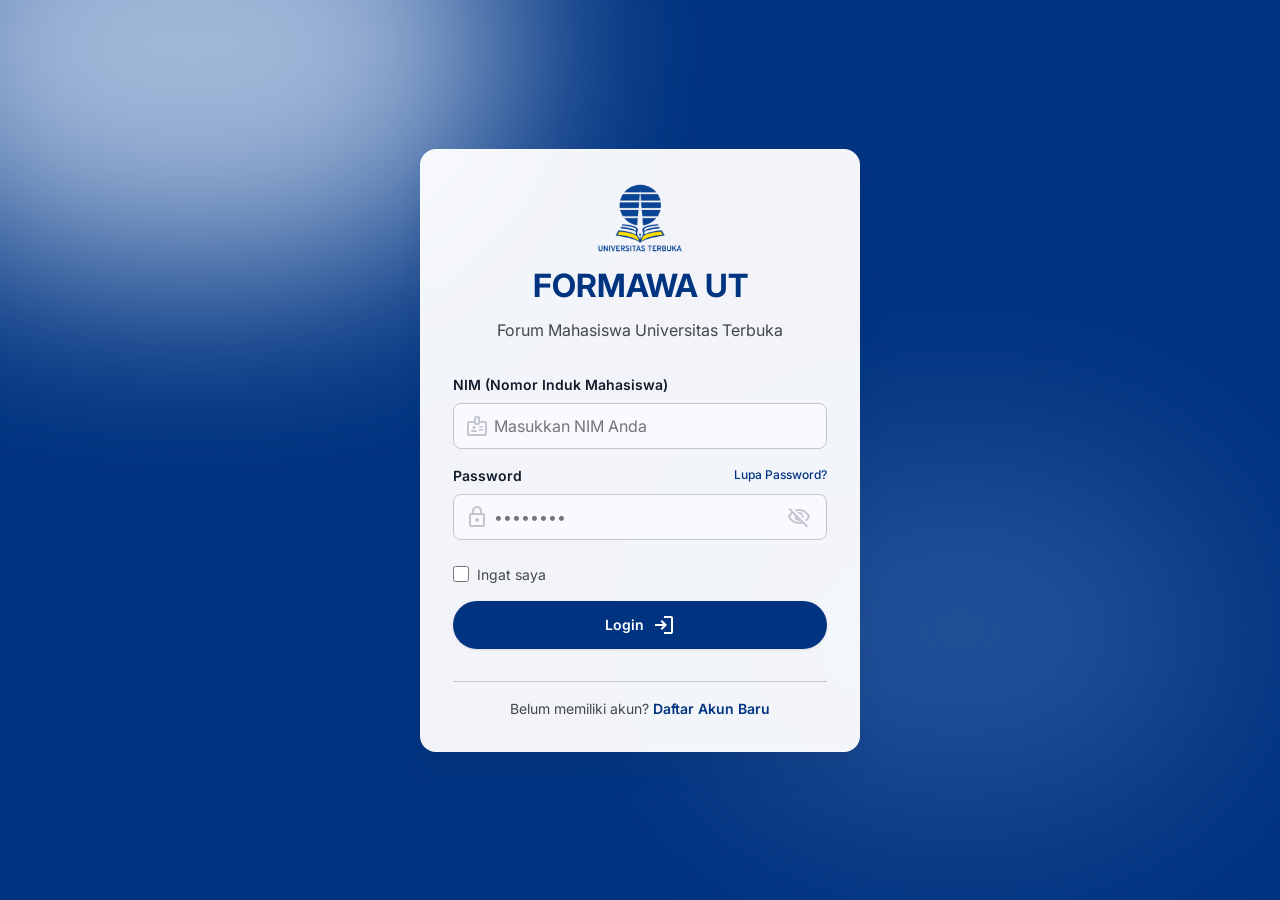
==== commit 3df1ce52: "fix: perbaikan palet warna, toggle tema, dan form registrasi" ====
--- a/about.html
+++ b/about.html
@@ -12,7 +12,7 @@
     <script src="js/auth.js" defer></script>
     <style>
         .about-hero {
-            background: linear-gradient(135deg, #002045 0%, #7c3aed 100%);
+            background: linear-gradient(135deg, #003380 0%, #7c3aed 100%);
             border-radius: var(--radius-xl);
             padding: 48px 40px;
             margin-bottom: 28px;
@@ -427,7 +427,7 @@
             <!-- Stats -->
             <div class="about-stats-row">
                 <div class="about-stat-card">
-                    <div class="stat-num" style="background:linear-gradient(135deg,#002045,#7c3aed);-webkit-background-clip:text;-webkit-text-fill-color:transparent;">50K+</div>
+                    <div class="stat-num" style="background:linear-gradient(135deg,#003380,#7c3aed);-webkit-background-clip:text;-webkit-text-fill-color:transparent;">50K+</div>
                     <div class="stat-label">Mahasiswa Terdaftar</div>
                 </div>
                 <div class="about-stat-card">
@@ -544,7 +544,7 @@
                 </h2>
                 <div class="team-grid">
                     <div class="team-card">
-                        <div class="team-avatar" style="background:linear-gradient(135deg,#002045,#1a365d);">R</div>
+                        <div class="team-avatar" style="background:linear-gradient(135deg,#003380,#004fa8);">R</div>
                         <h4>Rizky Aditya</h4>
                         <div class="team-role">Platform Manager</div>
                     </div>
--- a/styles/style.css
+++ b/styles/style.css
@@ -6,14 +6,14 @@
     --font-family: 'Inter', system-ui, -apple-system, sans-serif;
     
     /* Warna Utama & Latar Belakang (Palette) */
-    --color-primary: #002045;
+    --color-primary: #003380;
     --color-on-primary: #ffffff;
-    --color-primary-container: #1a365d;
-    --color-on-primary-container: #86a0cd;
+    --color-primary-container: #e6f0ff;
+    --color-on-primary-container: #003380;
     --color-primary-fixed-dim: #adc7f7;
     
-    --color-secondary-container: #fed01b;
-    --color-on-secondary-container: #6f5900;
+    --color-secondary-container: #003380;
+    --color-on-secondary-container: #ffffff;
     --color-secondary-fixed: #ffe083;
     --color-secondary-fixed-dim: #eec200;
     
@@ -339,7 +339,7 @@
 }
 
 .rank-widget-value .material-symbols-outlined {
-    color: var(--color-secondary-container);
+    color: #eab308; /* Keep gold medal color */
 }
 
 .progress-bar-bg {
@@ -2496,6 +2496,10 @@
         font-size: 20px !important;
     }
 
+    .notification-btn {
+        padding: 4px !important;
+    }
+
     .avatar-container img {
         width: 28px !important;
         height: 28px !important;
@@ -2819,101 +2823,54 @@
 
 /* 28. DYNAMIC LIGHT/DARK MODE TOGGLE & DARK THEME OVERRIDES */
 .theme-toggle-switch {
-    width: 68px; /* Slightly wider to accommodate track decorations */
-    height: 32px;
-    background: linear-gradient(to right, #0ea5e9, #38bdf8); /* Bright sky in light mode */
+    width: 56px;
+    height: 28px;
+    background-color: #f1f5f9; /* Light mode track background */
     border: none;
     border-radius: var(--radius-full);
     position: relative;
     cursor: pointer;
     display: flex;
     align-items: center;
-    padding: 0 4px;
-    transition: background 0.4s ease, box-shadow 0.3s ease;
-    box-shadow: inset 0 2px 4px rgba(0, 0, 0, 0.1);
+    justify-content: space-between;
+    padding: 0 6px;
+    transition: background-color 0.3s ease, box-shadow 0.3s ease;
     margin-right: 16px;
     flex-shrink: 0;
-    overflow: hidden;
     outline: none;
+    box-shadow: inset 0 1px 3px rgba(0, 0, 0, 0.08);
 }
 
 .theme-toggle-switch:hover {
-    box-shadow: inset 0 2px 4px rgba(0, 0, 0, 0.15), 0 0 0 3px rgba(14, 165, 233, 0.2);
-}
-
-.theme-toggle-track-bg {
+    box-shadow: inset 0 1px 3px rgba(0, 0, 0, 0.12), 0 0 0 3px var(--color-primary-container);
+}
+
+.mode-icon {
+    font-size: 14px !important;
+    z-index: 2;
+    transition: color 0.3s ease;
+    pointer-events: none;
+}
+
+.sun-icon {
+    color: #0f172a; /* Charcoal (active on light theme thumb) */
+}
+
+.moon-icon {
+    color: #94a3b8; /* Muted slate (inactive on light theme) */
+}
+
+.theme-toggle-thumb {
     position: absolute;
-    top: 0;
-    left: 0;
-    width: 100%;
-    height: 100%;
-    pointer-events: none;
-}
-
-/* Cloud icon in light mode positioned on the right */
-.theme-toggle-track-bg .bg-cloud {
-    position: absolute;
-    right: 8px;
-    top: 50%;
-    transform: translateY(-50%);
-    font-size: 14px !important;
-    color: rgba(255, 255, 255, 0.85);
-    transition: opacity 0.3s ease, transform 0.3s ease;
-    font-variation-settings: 'FILL' 1, 'wght' 400 !important;
-}
-
-/* Star sparkles in dark mode positioned on the left */
-.theme-toggle-track-bg .bg-stars {
-    position: absolute;
-    left: 8px;
-    top: 0;
-    width: 24px;
-    height: 100%;
-    display: flex;
-    align-items: center;
-    justify-content: space-around;
-    opacity: 0;
-    transition: opacity 0.3s ease;
-}
-
-.bg-stars .bg-star {
-    font-size: 10px;
-    color: #ffffff;
-    text-shadow: 0 0 2px #fff;
-    animation: pulseStar 2s infinite ease-in-out;
-}
-
-.bg-stars .bg-star-small {
-    font-size: 7px;
-    color: #cbd5e1;
-    text-shadow: 0 0 1px #fff;
-    animation: pulseStar 2.5s infinite ease-in-out;
-    margin-top: 6px;
-}
-
-@keyframes pulseStar {
-    0%, 100% { opacity: 0.3; transform: scale(0.8); }
-    50% { opacity: 1; transform: scale(1.2); }
-}
-
-.theme-toggle-thumb {
-    width: 24px;
-    height: 24px;
+    top: 3px;
+    left: 3px;
+    width: 22px;
+    height: 22px;
     border-radius: 50%;
-    background-color: #ffffff; /* White knob */
-    display: flex;
-    align-items: center;
-    justify-content: center;
-    transition: transform 0.3s cubic-bezier(0.4, 0, 0.2, 1), background-color 0.3s ease, color 0.3s ease;
-    box-shadow: 0 2px 4px rgba(0, 0, 0, 0.15);
-    z-index: 2; /* Keep knob above background decorations */
-}
-
-.theme-toggle-icon {
-    font-size: 16px !important;
-    font-variation-settings: 'FILL' 1, 'wght' 700 !important;
-    color: #f59e0b; /* Yellow sun icon in light mode */
-    transition: color 0.3s ease;
+    background-color: #e2e8f0; /* Light mode active thumb */
+    z-index: 1;
+    transition: transform 0.3s cubic-bezier(0.4, 0, 0.2, 1), background-color 0.3s ease;
+    box-shadow: 0 1px 3px rgba(0, 0, 0, 0.15);
 }
 
 /* Dark mode theme variable override rules (applied to html.dark-theme) */
@@ -2954,30 +2911,24 @@
 
 /* Adjustments for specific elements in Dark Mode to ensure look & feel is premium */
 html.dark-theme .theme-toggle-switch {
-    background: linear-gradient(to right, #0b1329, #1e293b); /* Night sky track in dark mode */
+    background-color: #090d16; /* Black/dark navy track background */
 }
 
 html.dark-theme .theme-toggle-switch:hover {
-    box-shadow: inset 0 2px 4px rgba(0, 0, 0, 0.15), 0 0 0 3px rgba(255, 255, 255, 0.15);
+    box-shadow: inset 0 1px 3px rgba(0, 0, 0, 0.2), 0 0 0 3px rgba(255, 255, 255, 0.15);
 }
 
 html.dark-theme .theme-toggle-thumb {
-    transform: translateX(36px); /* Slide to the right */
-    background-color: #1e293b; /* Dark knob in dark mode */
-}
-
-html.dark-theme .theme-toggle-icon {
-    color: #ffffff; /* White moon icon in dark mode */
-}
-
-/* Fade clouds out and stars in during dark mode */
-html.dark-theme .bg-cloud {
-    opacity: 0;
-    transform: translateY(-50%) scale(0.5);
-}
-
-html.dark-theme .bg-stars {
-    opacity: 1;
+    transform: translateX(28px); /* 56 - 22 - 6 = 28px */
+    background-color: #20293a; /* Dark mode active thumb */
+}
+
+html.dark-theme .sun-icon {
+    color: #475569; /* Muted slate (inactive on dark theme) */
+}
+
+html.dark-theme .moon-icon {
+    color: #ffffff; /* White (active on dark theme thumb) */
 }
 
 /* Sidebar and Header customization in dark theme to look cohesive */
